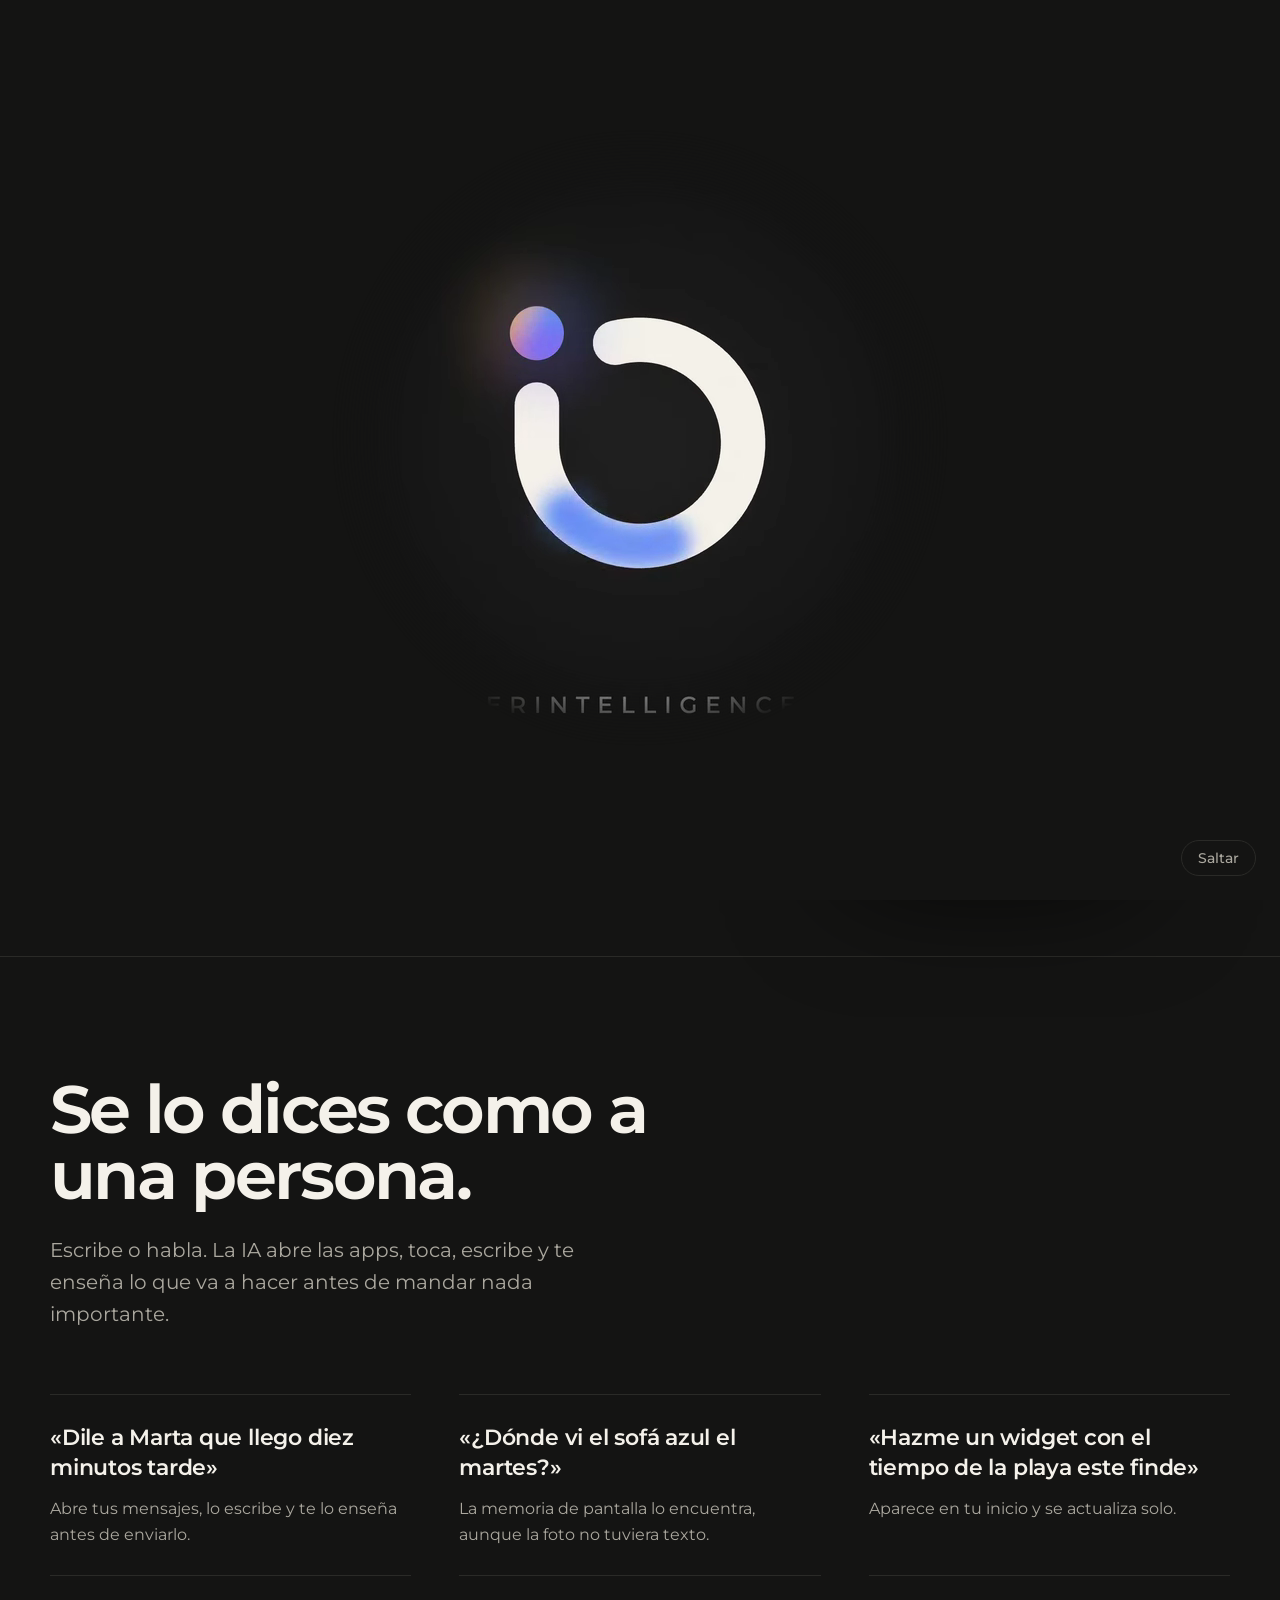
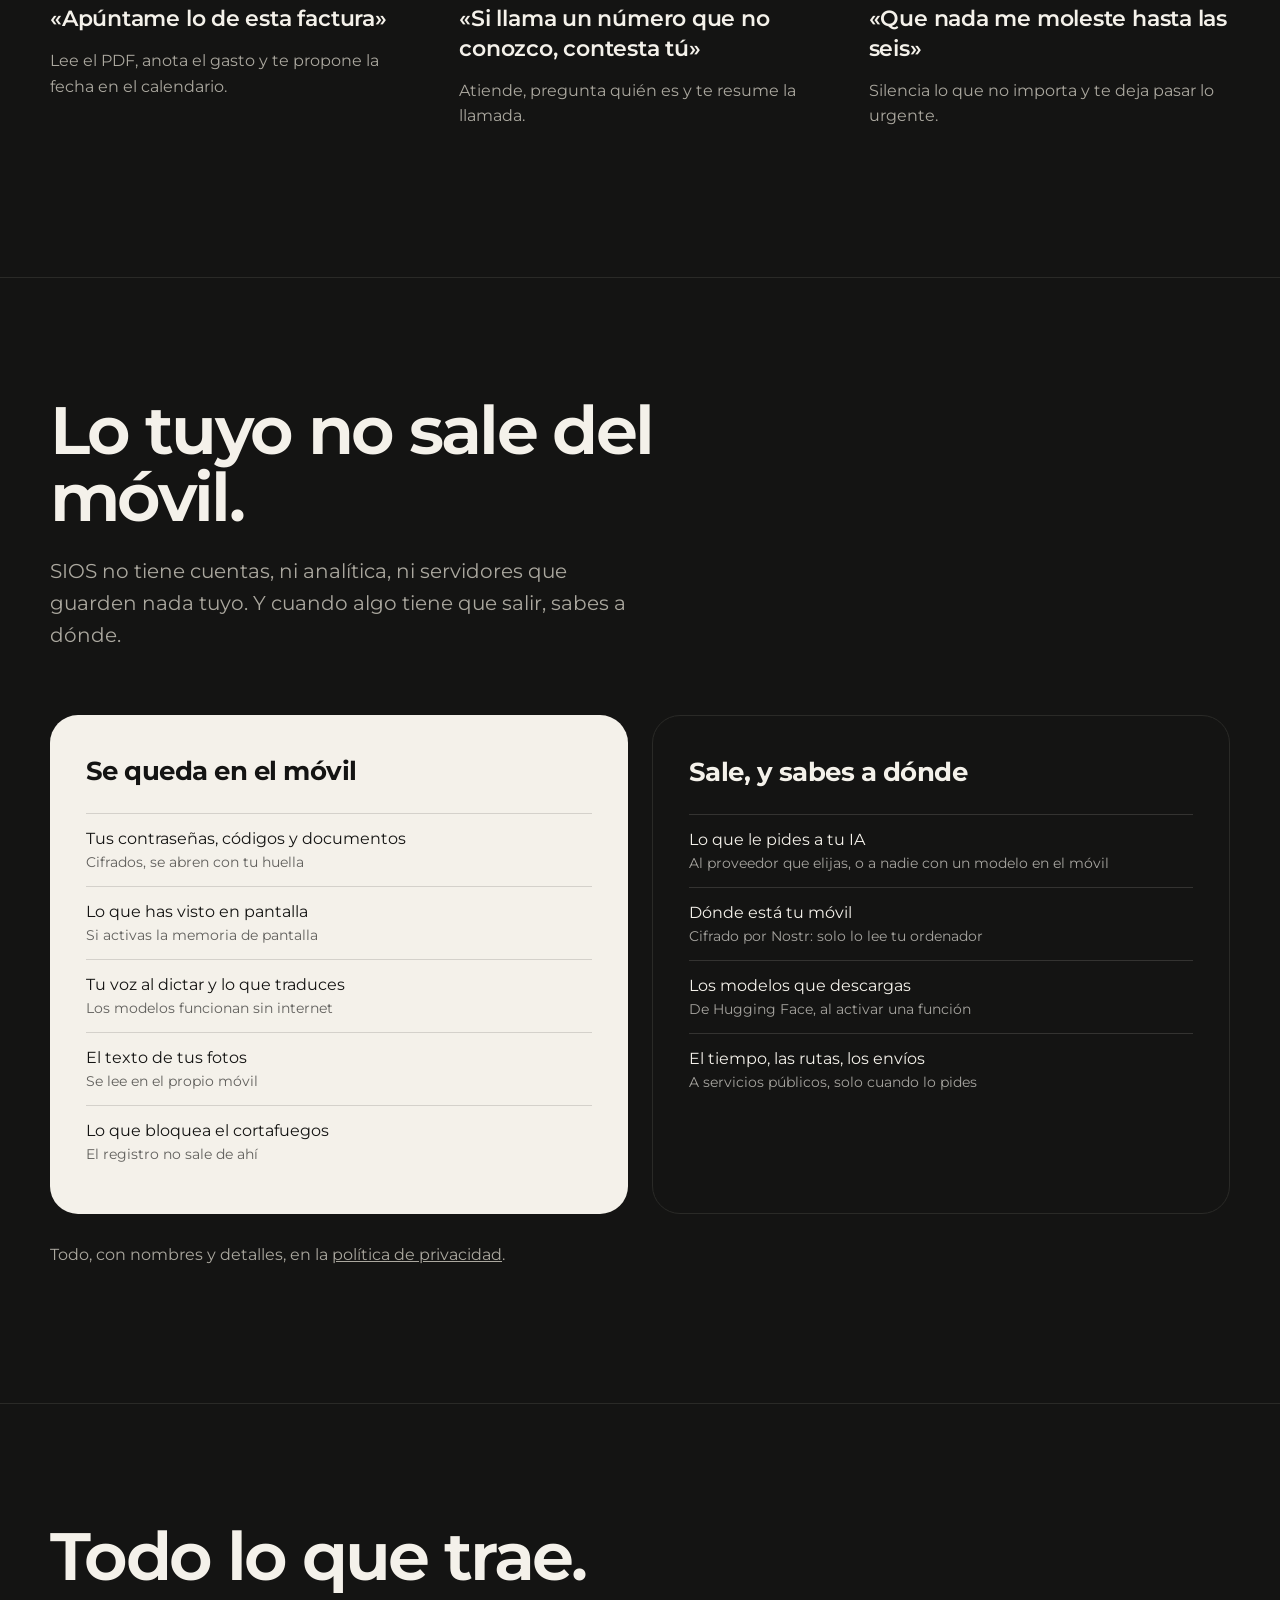
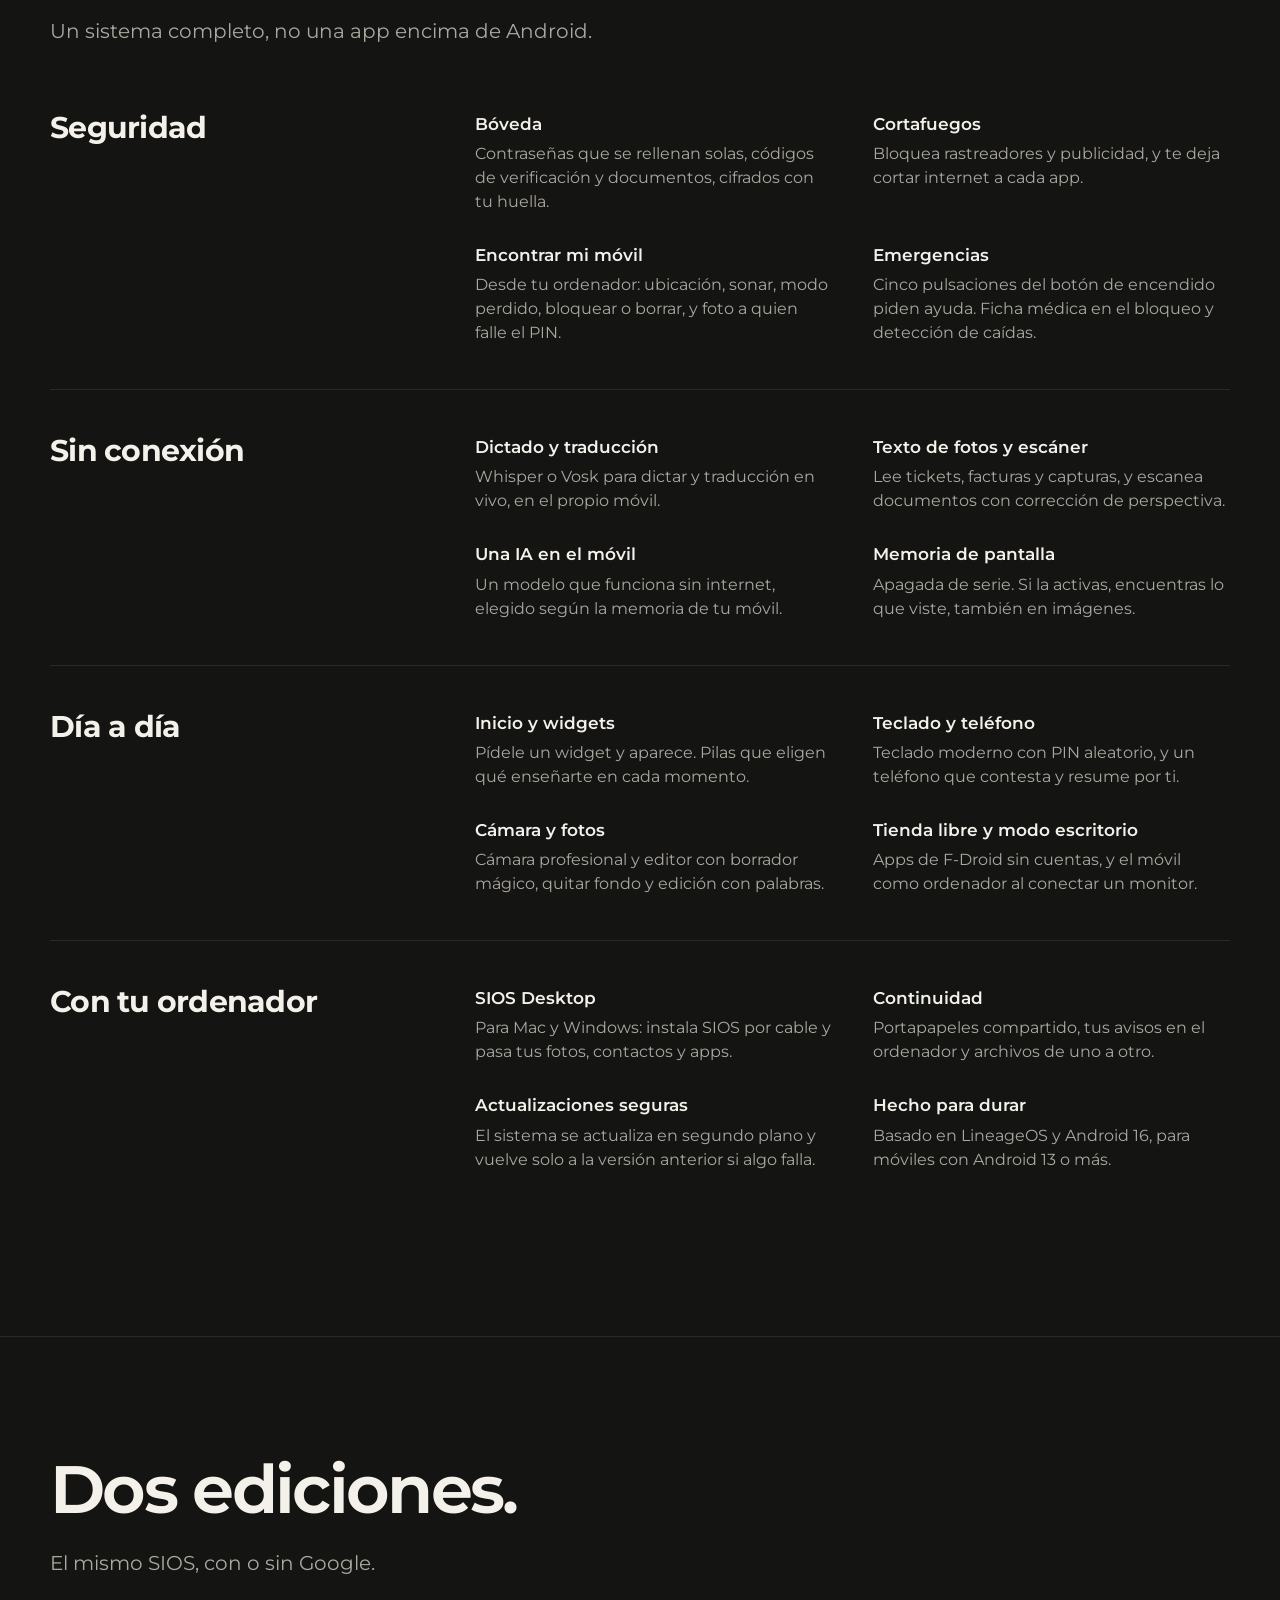
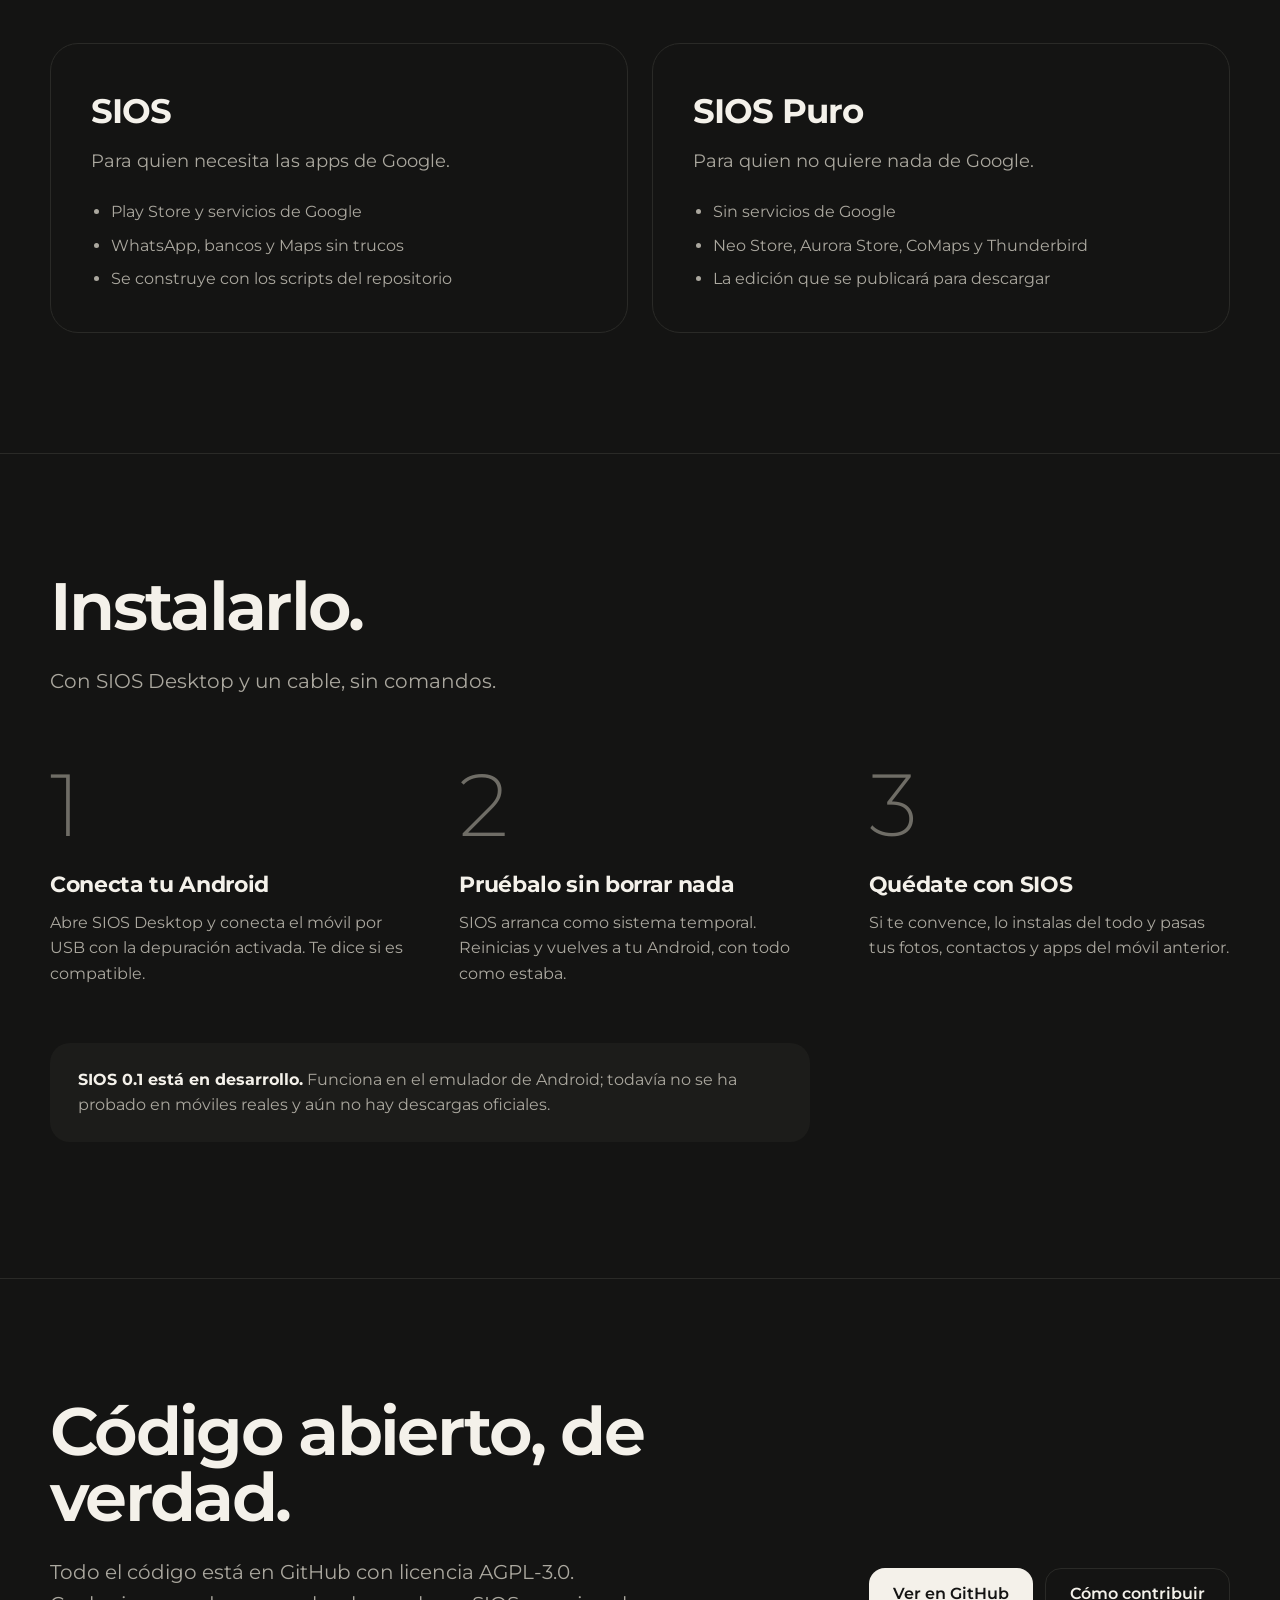
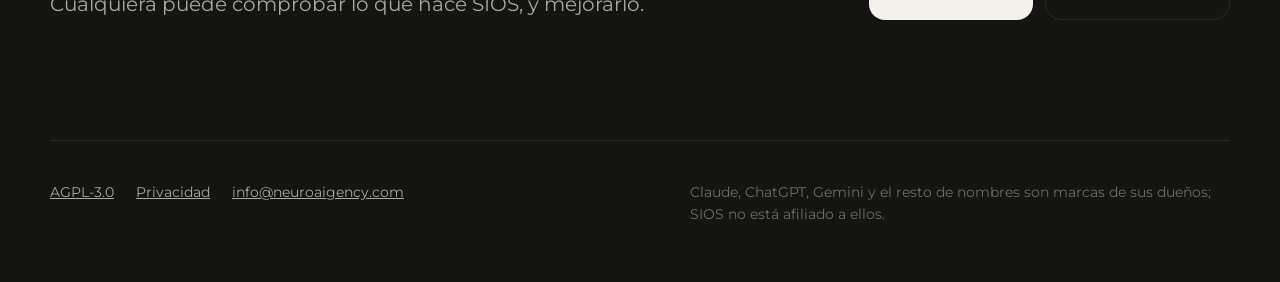
==== index.html @ b72306fa "Web de SIOS Co-Authored-By: Claude Opus 5.5 <noreply@anthropic.com>" ====
<!doctype html>
<html lang="es">
<head>
<meta charset="utf-8">
<meta name="viewport" content="width=device-width, initial-scale=1">
<title>SIOS · Tu móvil hace lo que le pides</title>
<meta name="description" content="SIOS (SuperIntelligenceOS): Android con la IA que tú elijas como agente del sistema. Privado y de código abierto.">
<meta name="theme-color" content="#141413">
<link rel="alternate" hreflang="es" href="index.html"><link rel="alternate" hreflang="en" href="en.html">
<link rel="stylesheet" href="web/portada.css">
</head>
<body>
<div class="arranque" id="arranque" aria-hidden="true">
  <video id="video-arranque" muted playsinline preload="auto" poster="web/arranque-final.png"><source src="web/arranque.webm" type="video/webm"><source src="web/arranque.mp4" type="video/mp4"></video>
  <button type="button" class="saltar" id="saltar">Saltar</button>
</div>
<div class="ancho">
<header class="cabecera"><a class="marca" href="index.html"><svg viewBox="8 12 80 80" aria-hidden="true"><path d="M44.984 27.861A29 29 0 1 1 23 56L23 45" fill="none" stroke="currentColor" stroke-width="12.5" stroke-linecap="round" stroke-linejoin="round"/><path d="M15.4 25.15a7.6 7.6 0 1 0 15.2 0a7.6 7.6 0 1 0-15.2 0Z" fill="currentColor"/></svg><span>SIOS</span></a>
<nav><a class="opcional" href="#funciones">Qué trae</a><a class="opcional" href="#privacidad">Privacidad</a><a href="#instalar">Instalar</a><a href="en.html" hreflang="en">English</a></nav></header>
<div class="portada">
  <div class="texto-portada">
    <h1 class="titular"><span>Tu móvil</span><span>hace lo que</span><span>le pides.</span></h1>
    <p class="entrada">SIOS es Android con una IA dentro que maneja tus apps, tus avisos y tus cosas. La que tú elijas, y sin que lo tuyo salga del móvil.</p>
    <p class="elige" id="elige">Elige su IA</p>
    <div class="ias" role="group" aria-labelledby="elige"><button type="button" data-ia="claude" data-c="#D97757" data-c2="#C6613F" data-nombre="Claude" aria-pressed="false" style="--c:#D97757"><i></i>Claude</button><button type="button" data-ia="chatgpt" data-c="#10A37F" data-c2="#0D8A6B" data-nombre="ChatGPT" aria-pressed="false" style="--c:#10A37F"><i></i>ChatGPT</button><button type="button" data-ia="gemini" data-c="#4C8DF6" data-c2="#2F6FDB" data-nombre="Gemini" aria-pressed="false" style="--c:#4C8DF6"><i></i>Gemini</button><button type="button" data-ia="kimi" data-c="#3B82F6" data-c2="#2563EB" data-nombre="Kimi" aria-pressed="false" style="--c:#3B82F6"><i></i>Kimi</button><button type="button" data-ia="mistral" data-c="#FA520F" data-c2="#D9440A" data-nombre="Mistral" aria-pressed="false" style="--c:#FA520F"><i></i>Mistral</button><button type="button" data-ia="grok" data-c="#A3A3A3" data-c2="#525252" data-nombre="Grok" aria-pressed="false" style="--c:#A3A3A3"><i></i>Grok</button><button type="button" data-ia="local" data-c="#7B6CF6" data-c2="#5B4BE0" data-nombre="En el móvil" aria-pressed="false" style="--c:#7B6CF6"><i></i>En el móvil</button></div>
    <div class="acciones"><a class="boton lleno" href="https://github.com/superintelligence-os/superintelligence-os">Ver el código en GitHub</a><a class="boton borde" href="#instalar">Cómo se instala</a></div>
  </div>
  <div class="escena" aria-hidden="true">
    <div class="halo"></div>
    <div class="movil"><div class="pantalla">
      <div class="isla"></div>
      <div class="estado"><span>9:41</span><span>5G</span></div>
      <div class="hora">9:41</div><div class="fecha">Viernes, 14 de noviembre</div>
      <svg class="anillo" id="anillo" viewBox="8 12 80 80"><path class="trazo" d="M44.984 27.861A29 29 0 1 1 23 56L23 45"/><circle class="punto" cx="23" cy="25.15" r="7.6"/></svg>
      <div class="charla" id="charla"><div class="burbuja">Reserva mesa para dos el viernes en un italiano cerca</div><div class="paso"><span class="marca-paso"></span><span>Buscando italianos cerca</span></div><div class="paso"><span class="marca-paso"></span><span><b>La Piazzetta</b>, a 600 m</span></div><div class="paso"><span class="marca-paso"></span><span>Abriendo la app de reservas</span></div><div class="paso"><span class="marca-paso"></span><span><b>Viernes, 21:00</b>, 2 personas</span></div><div class="paso"><span class="marca-paso"></span><span>Reservado y apuntado en tu calendario</span></div></div>
      <div class="barra"><span id="pregunta" data-plantilla="Pregúntale a {}">Pregúntale a SIOS</span><span class="bola"></span></div>
    </div></div>
  </div>
</div>
</div>
<section><div class="ancho">
  <h2 class="seccion-titulo revela">Se lo dices como a una persona.</h2><p class="seccion-entrada revela">Escribe o habla. La IA abre las apps, toca, escribe y te enseña lo que va a hacer antes de mandar nada importante.</p>
  <div class="ejemplos"><div class="ejemplo revela"><q>Dile a Marta que llego diez minutos tarde</q><p>Abre tus mensajes, lo escribe y te lo enseña antes de enviarlo.</p></div><div class="ejemplo revela"><q>¿Dónde vi el sofá azul el martes?</q><p>La memoria de pantalla lo encuentra, aunque la foto no tuviera texto.</p></div><div class="ejemplo revela"><q>Hazme un widget con el tiempo de la playa este finde</q><p>Aparece en tu inicio y se actualiza solo.</p></div><div class="ejemplo revela"><q>Apúntame lo de esta factura</q><p>Lee el PDF, anota el gasto y te propone la fecha en el calendario.</p></div><div class="ejemplo revela"><q>Si llama un número que no conozco, contesta tú</q><p>Atiende, pregunta quién es y te resume la llamada.</p></div><div class="ejemplo revela"><q>Que nada me moleste hasta las seis</q><p>Silencia lo que no importa y te deja pasar lo urgente.</p></div></div>
</div></section>
<section id="privacidad"><div class="ancho">
  <h2 class="seccion-titulo revela">Lo tuyo no sale del móvil.</h2><p class="seccion-entrada revela">SIOS no tiene cuentas, ni analítica, ni servidores que guarden nada tuyo. Y cuando algo tiene que salir, sabes a dónde.</p>
  <div class="privacidad"><div class="caja queda revela"><h3>Se queda en el móvil</h3><ul><li>Tus contraseñas, códigos y documentos<span>Cifrados, se abren con tu huella</span></li><li>Lo que has visto en pantalla<span>Si activas la memoria de pantalla</span></li><li>Tu voz al dictar y lo que traduces<span>Los modelos funcionan sin internet</span></li><li>El texto de tus fotos<span>Se lee en el propio móvil</span></li><li>Lo que bloquea el cortafuegos<span>El registro no sale de ahí</span></li></ul></div><div class="caja sale revela"><h3>Sale, y sabes a dónde</h3><ul><li>Lo que le pides a tu IA<span>Al proveedor que elijas, o a nadie con un modelo en el móvil</span></li><li>Dónde está tu móvil<span>Cifrado por Nostr: solo lo lee tu ordenador</span></li><li>Los modelos que descargas<span>De Hugging Face, al activar una función</span></li><li>El tiempo, las rutas, los envíos<span>A servicios públicos, solo cuando lo pides</span></li></ul></div></div>
  <p class="nota revela">Todo, con nombres y detalles, en la <a href="privacidad.html">política de privacidad</a>.</p>
</div></section>
<section id="funciones"><div class="ancho">
  <h2 class="seccion-titulo revela">Todo lo que trae.</h2><p class="seccion-entrada revela">Un sistema completo, no una app encima de Android.</p>
  <div class="grupo revela"><h3>Seguridad</h3><dl><div><dt>Bóveda</dt><dd>Contraseñas que se rellenan solas, códigos de verificación y documentos, cifrados con tu huella.</dd></div><div><dt>Cortafuegos</dt><dd>Bloquea rastreadores y publicidad, y te deja cortar internet a cada app.</dd></div><div><dt>Encontrar mi móvil</dt><dd>Desde tu ordenador: ubicación, sonar, modo perdido, bloquear o borrar, y foto a quien falle el PIN.</dd></div><div><dt>Emergencias</dt><dd>Cinco pulsaciones del botón de encendido piden ayuda. Ficha médica en el bloqueo y detección de caídas.</dd></div></dl></div><div class="grupo revela"><h3>Sin conexión</h3><dl><div><dt>Dictado y traducción</dt><dd>Whisper o Vosk para dictar y traducción en vivo, en el propio móvil.</dd></div><div><dt>Texto de fotos y escáner</dt><dd>Lee tickets, facturas y capturas, y escanea documentos con corrección de perspectiva.</dd></div><div><dt>Una IA en el móvil</dt><dd>Un modelo que funciona sin internet, elegido según la memoria de tu móvil.</dd></div><div><dt>Memoria de pantalla</dt><dd>Apagada de serie. Si la activas, encuentras lo que viste, también en imágenes.</dd></div></dl></div><div class="grupo revela"><h3>Día a día</h3><dl><div><dt>Inicio y widgets</dt><dd>Pídele un widget y aparece. Pilas que eligen qué enseñarte en cada momento.</dd></div><div><dt>Teclado y teléfono</dt><dd>Teclado moderno con PIN aleatorio, y un teléfono que contesta y resume por ti.</dd></div><div><dt>Cámara y fotos</dt><dd>Cámara profesional y editor con borrador mágico, quitar fondo y edición con palabras.</dd></div><div><dt>Tienda libre y modo escritorio</dt><dd>Apps de F-Droid sin cuentas, y el móvil como ordenador al conectar un monitor.</dd></div></dl></div><div class="grupo revela"><h3>Con tu ordenador</h3><dl><div><dt>SIOS Desktop</dt><dd>Para Mac y Windows: instala SIOS por cable y pasa tus fotos, contactos y apps.</dd></div><div><dt>Continuidad</dt><dd>Portapapeles compartido, tus avisos en el ordenador y archivos de uno a otro.</dd></div><div><dt>Actualizaciones seguras</dt><dd>El sistema se actualiza en segundo plano y vuelve solo a la versión anterior si algo falla.</dd></div><div><dt>Hecho para durar</dt><dd>Basado en LineageOS y Android 16, para móviles con Android 13 o más.</dd></div></dl></div>
</div></section>
<section><div class="ancho">
  <h2 class="seccion-titulo revela">Dos ediciones.</h2><p class="seccion-entrada revela">El mismo SIOS, con o sin Google.</p>
  <div class="ediciones"><div class="edicion revela"><h3>SIOS</h3><p class="para">Para quien necesita las apps de Google.</p><ul><li>Play Store y servicios de Google</li><li>WhatsApp, bancos y Maps sin trucos</li><li>Se construye con los scripts del repositorio</li></ul></div><div class="edicion revela"><h3>SIOS Puro</h3><p class="para">Para quien no quiere nada de Google.</p><ul><li>Sin servicios de Google</li><li>Neo Store, Aurora Store, CoMaps y Thunderbird</li><li>La edición que se publicará para descargar</li></ul></div></div>
</div></section>
<section id="instalar"><div class="ancho">
  <h2 class="seccion-titulo revela">Instalarlo.</h2><p class="seccion-entrada revela">Con SIOS Desktop y un cable, sin comandos.</p>
  <ol class="pasos"><li class="revela"><h3>Conecta tu Android</h3><p>Abre SIOS Desktop y conecta el móvil por USB con la depuración activada. Te dice si es compatible.</p></li><li class="revela"><h3>Pruébalo sin borrar nada</h3><p>SIOS arranca como sistema temporal. Reinicias y vuelves a tu Android, con todo como estaba.</p></li><li class="revela"><h3>Quédate con SIOS</h3><p>Si te convence, lo instalas del todo y pasas tus fotos, contactos y apps del móvil anterior.</p></li></ol>
  <p class="estado-version revela"><b>SIOS 0.1 está en desarrollo.</b> Funciona en el emulador de Android; todavía no se ha probado en móviles reales y aún no hay descargas oficiales.</p>
</div></section>
<section><div class="ancho abierto">
  <div><h2 class="seccion-titulo revela">Código abierto, de verdad.</h2><p class="seccion-entrada revela">Todo el código está en GitHub con licencia AGPL-3.0. Cualquiera puede comprobar lo que hace SIOS, y mejorarlo.</p></div>
  <div class="acciones revela"><a class="boton lleno" href="https://github.com/superintelligence-os/superintelligence-os">Ver en GitHub</a><a class="boton borde" href="https://github.com/superintelligence-os/superintelligence-os/blob/main/CONTRIBUTING.md">Cómo contribuir</a></div>
</div></section>
<div class="ancho"><footer class="pie"><nav class="enlaces-pie"><a href="https://github.com/superintelligence-os/superintelligence-os/blob/main/LICENSE">AGPL-3.0</a><a href="privacidad.html">Privacidad</a><a href="mailto:info@neuroaigency.com">info@neuroaigency.com</a></nav><p>Claude, ChatGPT, Gemini y el resto de nombres son marcas de sus dueños; SIOS no está afiliado a ellos.</p></footer></div>
<script src="web/portada.js"></script>
</body>
</html>
---- web/portada.css ----
@property --r { syntax: '<percentage>'; inherits: false; initial-value: 100%; }
@font-face { font-family: "Montserrat"; src: url("../montserrat.ttf") format("truetype"); font-weight: 100 900; font-display: swap; }
:root {
  --grafito: #141413; --pizarra: #1C1C1A; --linea: #2A2A27; --hueso: #F4F1EA; --piedra: #ABA89F; --ceniza: #6F6D66;
  --ia: #F4F1EA; --ia-2: #141413;
  --muelle: cubic-bezier(.34, 1.56, .64, 1); --suave: cubic-bezier(.2, .8, .2, 1);
  color-scheme: dark;
}
* { box-sizing: border-box; }
html { -webkit-text-size-adjust: 100%; scroll-behavior: smooth; }
body { margin: 0; background: var(--grafito); color: var(--hueso); font: 400 18px/1.6 "Montserrat", system-ui, sans-serif; -webkit-font-smoothing: antialiased; }
a { color: inherit; }
:focus-visible { outline: 2px solid var(--hueso); outline-offset: 3px; border-radius: 8px; }
.ancho { width: min(1180px, 100% - 48px); margin-inline: auto; }

/* Cabecera */
.cabecera { display: flex; align-items: center; justify-content: space-between; padding: 28px 0; }
.marca { display: inline-flex; align-items: center; gap: 12px; font-weight: 600; font-size: 19px; text-decoration: none; letter-spacing: .01em; }
.marca svg { width: 30px; height: 30px; }
.cabecera nav { display: flex; gap: 26px; font-size: 15px; }
.cabecera nav a { color: var(--piedra); text-decoration: none; transition: color .2s; }
.cabecera nav a:hover { color: var(--hueso); }

/* Portada */
.portada { display: grid; grid-template-columns: minmax(0, 1.15fr) minmax(0, .85fr); gap: 56px; align-items: center; padding: 48px 0 96px; }
.titular { font-size: clamp(54px, 7.6vw, 112px); line-height: .95; font-weight: 650; letter-spacing: -.045em; margin: 0 0 28px; }
.titular span { display: block; }
.entrada { font-size: 21px; line-height: 1.55; color: var(--piedra); max-width: 34ch; margin: 0 0 36px; }
.elige { margin: 0 0 14px; font-size: 15px; color: var(--ceniza); }
.ias { display: flex; flex-wrap: wrap; gap: 8px; margin: 0 0 40px; }
.ias button { appearance: none; font: 500 15px "Montserrat", sans-serif; color: var(--piedra); background: transparent; border: 1px solid var(--linea); border-radius: 999px; padding: 9px 16px 9px 12px; display: inline-flex; align-items: center; gap: 8px; cursor: pointer; transition: color .25s, border-color .25s, background-color .25s, transform .35s var(--muelle); }
.ias button i { width: 9px; height: 9px; border-radius: 50%; background: var(--c); transition: transform .45s var(--muelle); }
.ias button:hover { color: var(--hueso); border-color: #3A3A36; }
.ias button:active { transform: scale(.95); }
.ias button[aria-pressed="true"] { color: var(--grafito); background: var(--hueso); border-color: var(--hueso); }
.ias button[aria-pressed="true"] i { transform: scale(1.25); }
.acciones { display: flex; flex-wrap: wrap; gap: 12px; }
.boton { display: inline-flex; align-items: center; height: 52px; padding: 0 24px; border-radius: 16px; font-weight: 600; font-size: 16px; text-decoration: none; transition: transform .35s var(--muelle), background-color .2s; }
.boton.lleno { background: var(--hueso); color: var(--grafito); }
.boton.borde { border: 1px solid var(--linea); color: var(--hueso); }
.boton.borde:hover { background: var(--pizarra); }
.boton:active { transform: scale(.97); }

/* El móvil */
.escena { position: relative; display: grid; place-items: center; }
.halo { position: absolute; width: 120%; aspect-ratio: 1; border-radius: 50%; background: radial-gradient(closest-side, color-mix(in srgb, var(--ia) 22%, transparent), transparent 70%); transition: background .9s var(--suave); pointer-events: none; }
.movil { position: relative; width: min(340px, 100%); aspect-ratio: 9 / 19.2; border-radius: 52px; background: #0C0C0B; padding: 12px; box-shadow: inset 0 0 0 1.5px #34342F, 0 50px 120px -30px rgba(0,0,0,.8); }
.pantalla { position: relative; height: 100%; border-radius: 41px; background: var(--grafito); overflow: hidden; display: flex; flex-direction: column; padding: 18px 18px 16px; }
.estado { display: flex; justify-content: space-between; font-size: 12px; font-weight: 600; color: var(--hueso); padding: 0 10px; }
.isla { position: absolute; top: 14px; left: 50%; width: 92px; height: 26px; margin-left: -46px; border-radius: 20px; background: #000; }
.hora { margin: 30px 8px 0; font-size: 54px; font-weight: 300; letter-spacing: -.04em; line-height: 1; }
.fecha { margin: 6px 8px 0; font-size: 13px; color: var(--piedra); }
.anillo { position: absolute; top: 37%; left: 50%; width: 132px; height: 132px; margin: -66px 0 0 -66px; transition: opacity .6s var(--suave), transform .9s var(--muelle); }
.anillo .trazo { fill: none; stroke: var(--ia); stroke-width: 12.5; stroke-linecap: round; stroke-dasharray: 260; stroke-dashoffset: 260; transition: stroke .7s var(--suave); }
.anillo .punto { fill: var(--ia); transform-origin: 23px 25px; transform: scale(0); transition: fill .7s var(--suave); }
.charla { margin-top: auto; display: flex; flex-direction: column; gap: 10px; padding: 0 4px 12px; }
.burbuja { align-self: flex-end; max-width: 86%; background: var(--hueso); color: var(--grafito); font-size: 13.5px; line-height: 1.45; font-weight: 500; padding: 10px 14px; border-radius: 18px 18px 6px 18px; opacity: 0; transform: translateY(10px) scale(.96); transform-origin: right bottom; }
.paso { display: flex; align-items: center; gap: 10px; font-size: 13px; color: var(--piedra); opacity: 0; transform: translateY(8px); }
.paso b { color: var(--hueso); font-weight: 600; }
.paso .marca-paso { flex: none; width: 18px; height: 18px; border-radius: 50%; border: 2px solid var(--linea); border-top-color: var(--ia); animation: girar .8s linear infinite; }
.paso.hecho .marca-paso { animation: none; border-color: var(--ia); background: var(--ia); position: relative; }
.paso.hecho .marca-paso::after { content: ""; position: absolute; left: 4.5px; top: 2px; width: 4px; height: 8px; border: solid var(--ia-2); border-width: 0 2px 2px 0; transform: rotate(45deg); }
.barra { display: flex; align-items: center; gap: 10px; height: 46px; border-radius: 23px; background: var(--pizarra); padding: 0 8px 0 16px; font-size: 13.5px; color: var(--piedra); }
.barra .bola { margin-left: auto; width: 32px; height: 32px; border-radius: 50%; background: var(--ia); transition: background .7s var(--suave); }
.visto { opacity: 1 !important; transform: none !important; transition: opacity .45s var(--suave), transform .6s var(--muelle); }
@keyframes girar { to { transform: rotate(360deg); } }

/* Secciones */
section { padding: 120px 0; border-top: 1px solid var(--linea); }
.seccion-titulo { font-size: clamp(40px, 5.2vw, 72px); line-height: 1; font-weight: 650; letter-spacing: -.04em; margin: 0 0 24px; max-width: 16ch; }
.seccion-entrada { font-size: 20px; color: var(--piedra); max-width: 46ch; margin: 0 0 64px; }

/* Ejemplos */
.ejemplos { display: grid; grid-template-columns: repeat(3, minmax(0, 1fr)); gap: 0 48px; }
.ejemplo { padding: 28px 0; border-top: 1px solid var(--linea); }
.ejemplo q { display: block; font-size: 22px; line-height: 1.35; font-weight: 600; letter-spacing: -.01em; quotes: "«" "»"; margin-bottom: 14px; }
.ejemplo p { margin: 0; color: var(--piedra); font-size: 16px; }

/* Privacidad */
.privacidad { display: grid; grid-template-columns: repeat(2, minmax(0, 1fr)); gap: 24px; }
.caja { border-radius: 28px; padding: 36px; }
.caja.queda { background: var(--hueso); color: var(--grafito); }
.caja.sale { border: 1px solid var(--linea); }
.caja h3 { margin: 0 0 20px; font-size: 26px; letter-spacing: -.02em; }
.caja ul { list-style: none; margin: 0; padding: 0; }
.caja li { padding: 12px 0; border-top: 1px solid currentColor; border-color: color-mix(in srgb, currentColor 14%, transparent); font-size: 16px; }
.caja li span { display: block; font-size: 14px; opacity: .65; }
.nota { margin-top: 28px; color: var(--piedra); font-size: 16px; }

/* Índice de funciones */
.grupo { display: grid; grid-template-columns: minmax(0, 1fr) minmax(0, 2fr); gap: 48px; padding: 44px 0; border-top: 1px solid var(--linea); }
.grupo:first-of-type { border-top: 0; padding-top: 0; }
.grupo h3 { margin: 0; font-size: 30px; letter-spacing: -.025em; line-height: 1.1; position: sticky; top: 28px; align-self: start; }
.grupo dl { margin: 0; display: grid; grid-template-columns: minmax(0, 1fr) minmax(0, 1fr); gap: 28px 40px; }
.grupo dt { font-weight: 600; font-size: 17px; margin-bottom: 4px; }
.grupo dd { margin: 0; color: var(--piedra); font-size: 15.5px; line-height: 1.55; }

/* Ediciones */
.ediciones { display: grid; grid-template-columns: repeat(2, minmax(0, 1fr)); gap: 24px; }
.edicion { border: 1px solid var(--linea); border-radius: 28px; padding: 40px; }
.edicion h3 { margin: 0 0 8px; font-size: 34px; letter-spacing: -.03em; }
.edicion .para { margin: 0 0 24px; color: var(--piedra); }
.edicion ul { margin: 0; padding-left: 20px; color: var(--piedra); font-size: 16px; }
.edicion li + li { margin-top: 8px; }

/* Instalar */
.pasos { list-style: none; margin: 0; padding: 0; display: grid; grid-template-columns: repeat(3, minmax(0, 1fr)); gap: 48px; counter-reset: paso; }
.pasos li { counter-increment: paso; }
.pasos li::before { content: counter(paso); display: block; font-size: 88px; font-weight: 250; line-height: 1; letter-spacing: -.05em; color: var(--ceniza); margin-bottom: 18px; }
.pasos h3 { margin: 0 0 8px; font-size: 22px; letter-spacing: -.015em; }
.pasos p { margin: 0; color: var(--piedra); font-size: 16px; }
.estado-version { margin-top: 56px; padding: 24px 28px; border-radius: 20px; background: var(--pizarra); color: var(--piedra); font-size: 16px; max-width: 760px; }
.estado-version b { color: var(--hueso); }

/* Código abierto y pie */
.abierto { display: flex; flex-wrap: wrap; align-items: end; justify-content: space-between; gap: 40px; }
.abierto .seccion-entrada { margin-bottom: 0; }
.pie { padding: 40px 0 56px; color: var(--ceniza); font-size: 14px; border-top: 1px solid var(--linea); display: flex; flex-wrap: wrap; justify-content: space-between; gap: 16px; }
.pie a { color: var(--piedra); }

@media (max-width: 960px) {
  .portada { grid-template-columns: 1fr; gap: 64px; padding-top: 24px; }
  .escena { order: -1; }
  .ejemplos, .pasos { grid-template-columns: 1fr; gap: 0 0; }
  .pasos { gap: 40px; }
  .privacidad, .ediciones { grid-template-columns: 1fr; }
  .grupo { grid-template-columns: 1fr; gap: 24px; }
  .grupo h3 { position: static; }
}
@media (max-width: 600px) {
  body { font-size: 17px; }
  .ancho { width: min(1180px, 100% - 36px); }
  .cabecera nav { gap: 16px; font-size: 14px; }
  .cabecera nav .opcional { display: none; }
  section { padding: 88px 0; }
  .grupo dl { grid-template-columns: 1fr; gap: 22px; }
  .caja, .edicion { padding: 28px; }
  .movil { width: min(250px, 72vw); border-radius: 42px; padding: 10px; }
  .pantalla { border-radius: 33px; padding: 14px 14px 12px; }
  .hora { font-size: 44px; margin-top: 24px; }
  .anillo { width: 104px; height: 104px; margin: -52px 0 0 -52px; }
  .burbuja { font-size: 12px; }
  .paso { font-size: 11.5px; }
  .barra { height: 40px; font-size: 12px; }
  .barra .bola { width: 28px; height: 28px; }
  .portada { gap: 40px; padding-bottom: 72px; }
}
@media (prefers-reduced-motion: reduce) {
  *, *::before, *::after { transition: none !important; animation: none !important; }
  .anillo .trazo { stroke-dashoffset: 0; } .anillo .punto { transform: none; }
  .burbuja, .paso { opacity: 1; transform: none; }
}

/* Arranque: la animación del sistema, a pantalla completa, antes de la portada */
.arranque { position: fixed; inset: 0; z-index: 50; background: #141413; display: grid; place-items: center; }
.arranque video { width: min(78vmin, 640px); aspect-ratio: 1; transform-origin: 0 0; transform-origin: center; --r: 100%; -webkit-mask-image: radial-gradient(closest-side circle at 50% 48.1%, #000 calc(var(--r) * .78), transparent var(--r)); mask-image: radial-gradient(closest-side circle at 50% 48.1%, #000 calc(var(--r) * .78), transparent var(--r)); }
.saltar { position: absolute; right: 24px; bottom: 24px; appearance: none; background: transparent; border: 1px solid #2A2A27; color: #ABA89F; font: 500 14px "Montserrat", sans-serif; border-radius: 999px; padding: 8px 16px; cursor: pointer; transition: color .2s, border-color .2s; }
.saltar:hover { color: #F4F1EA; border-color: #3A3A36; }
body.arrancando { overflow: hidden; }

/* El anillo del móvil: dibujado al llegar el logo; se aparta cuando el agente trabaja */
.anillo.dibujado .trazo { stroke-dashoffset: 0; transition: stroke-dashoffset 1.2s cubic-bezier(.65,0,.2,1), stroke .7s var(--suave); }
.anillo.dibujado .punto { transform: scale(1); transition: transform .7s var(--muelle), fill .7s var(--suave); }
.anillo.sin-transicion .trazo, .anillo.sin-transicion .punto { transition: stroke .7s var(--suave), fill .7s var(--suave); }
.anillo.apartado { transform: translateY(-26px) scale(.6); }

/* Aparecer al bajar */
.revela { opacity: 0; transform: translateY(26px); transition: opacity .7s var(--suave), transform .9s var(--muelle); }
.revela.visto { opacity: 1; transform: none; }
.enlaces-pie { display: flex; flex-wrap: wrap; gap: 22px; }
.pie p { margin: 0; max-width: 60ch; }
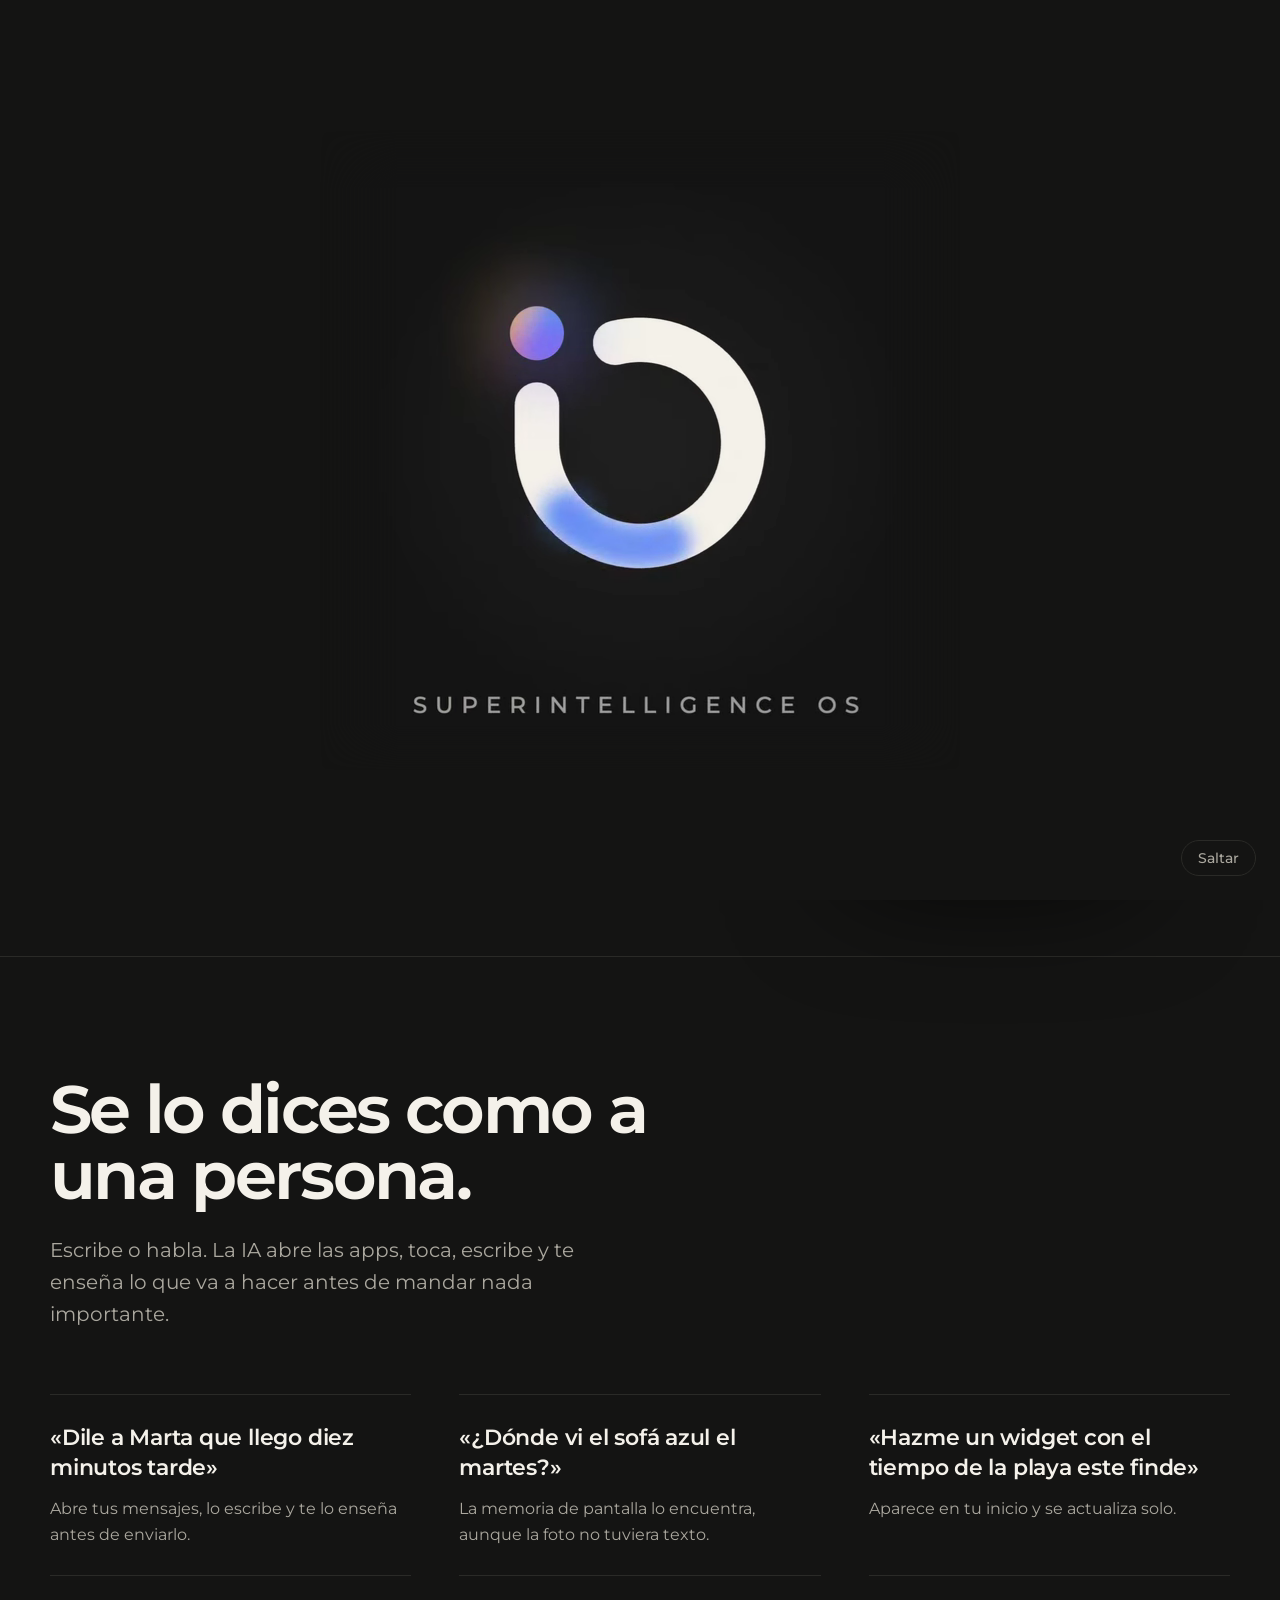
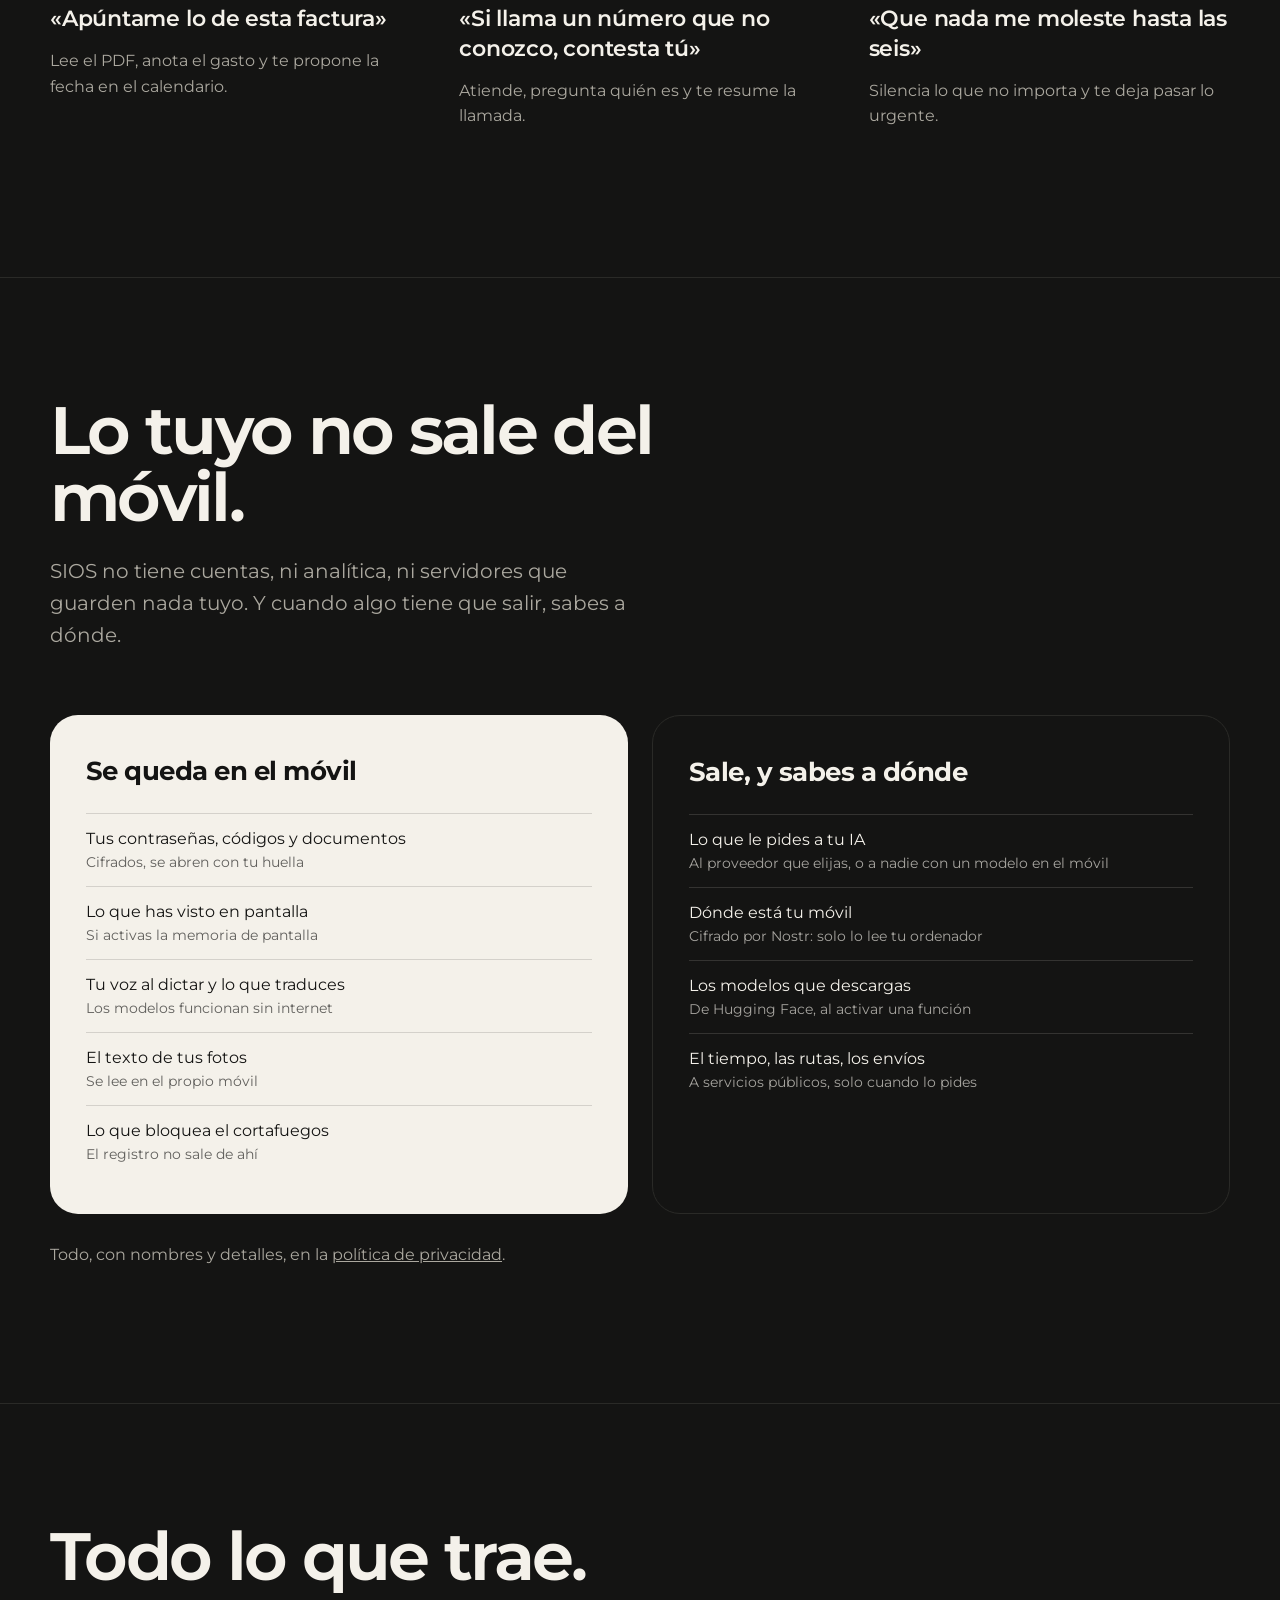
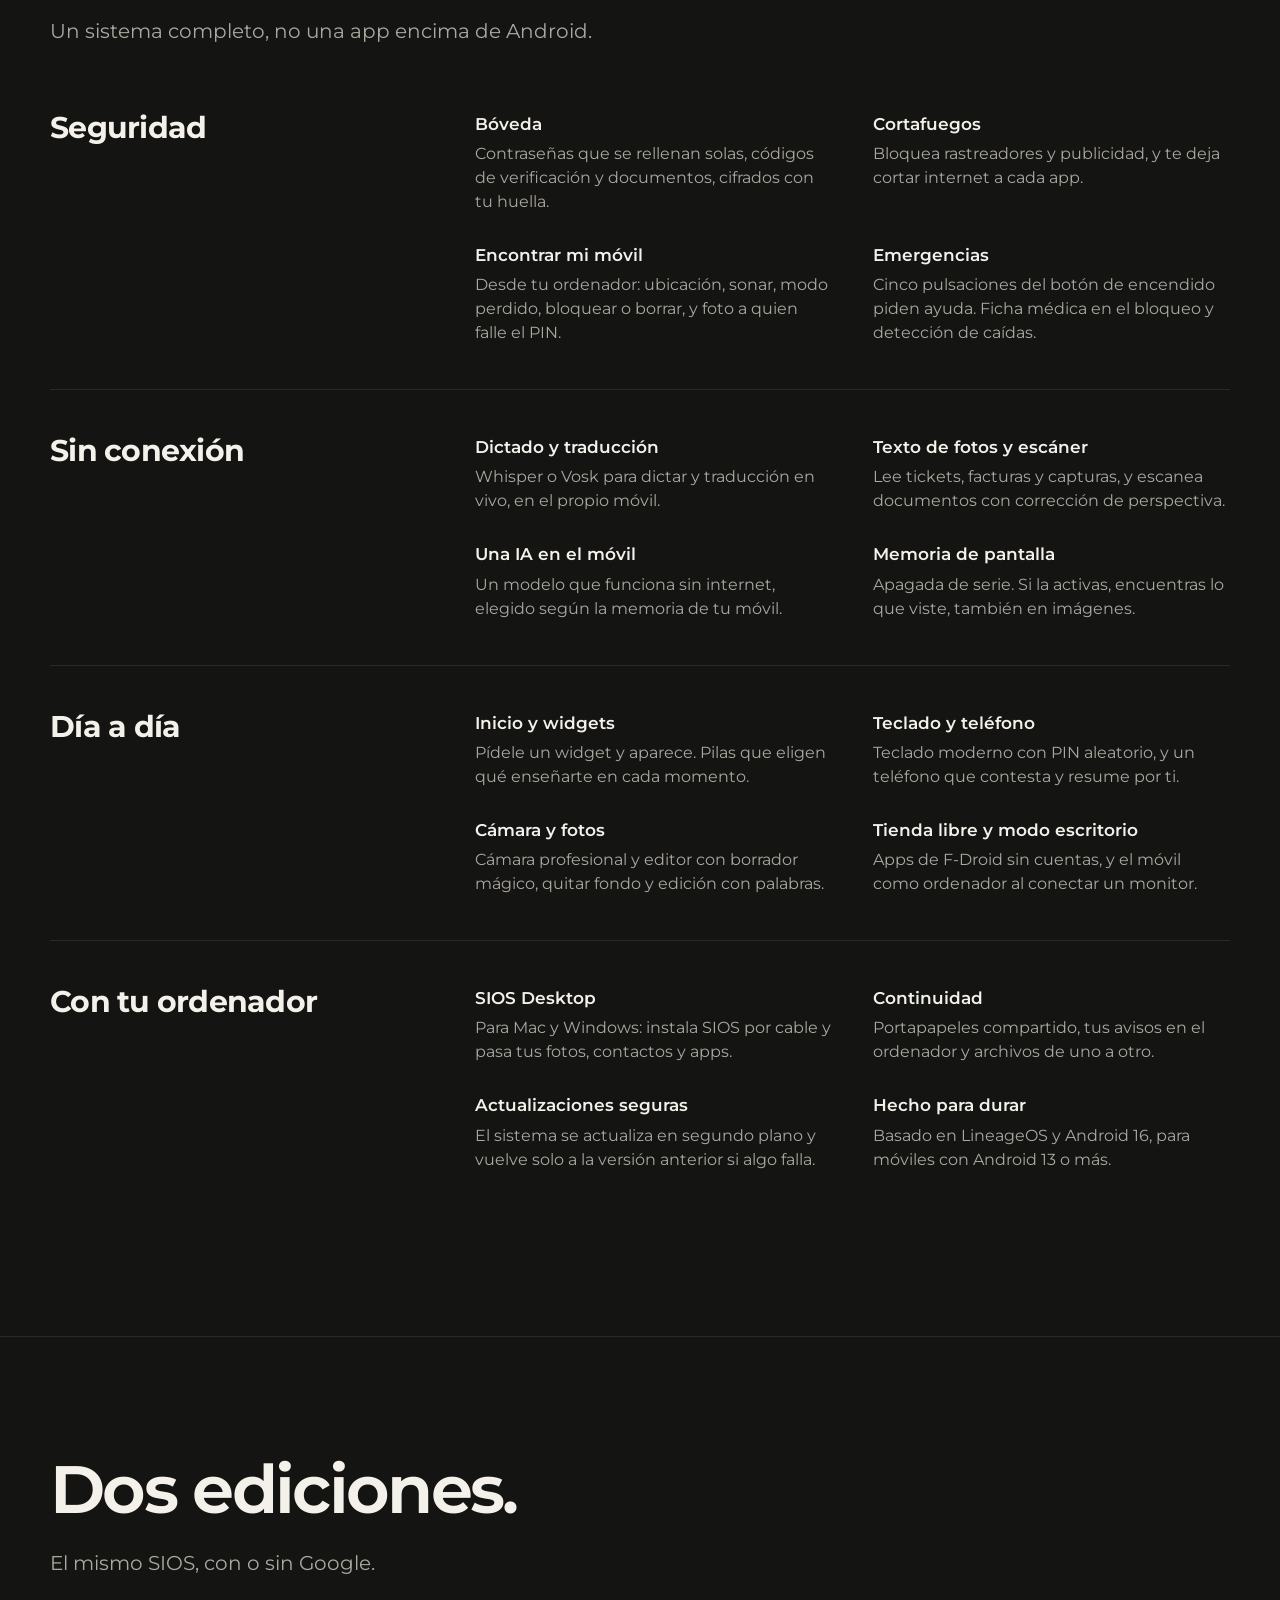
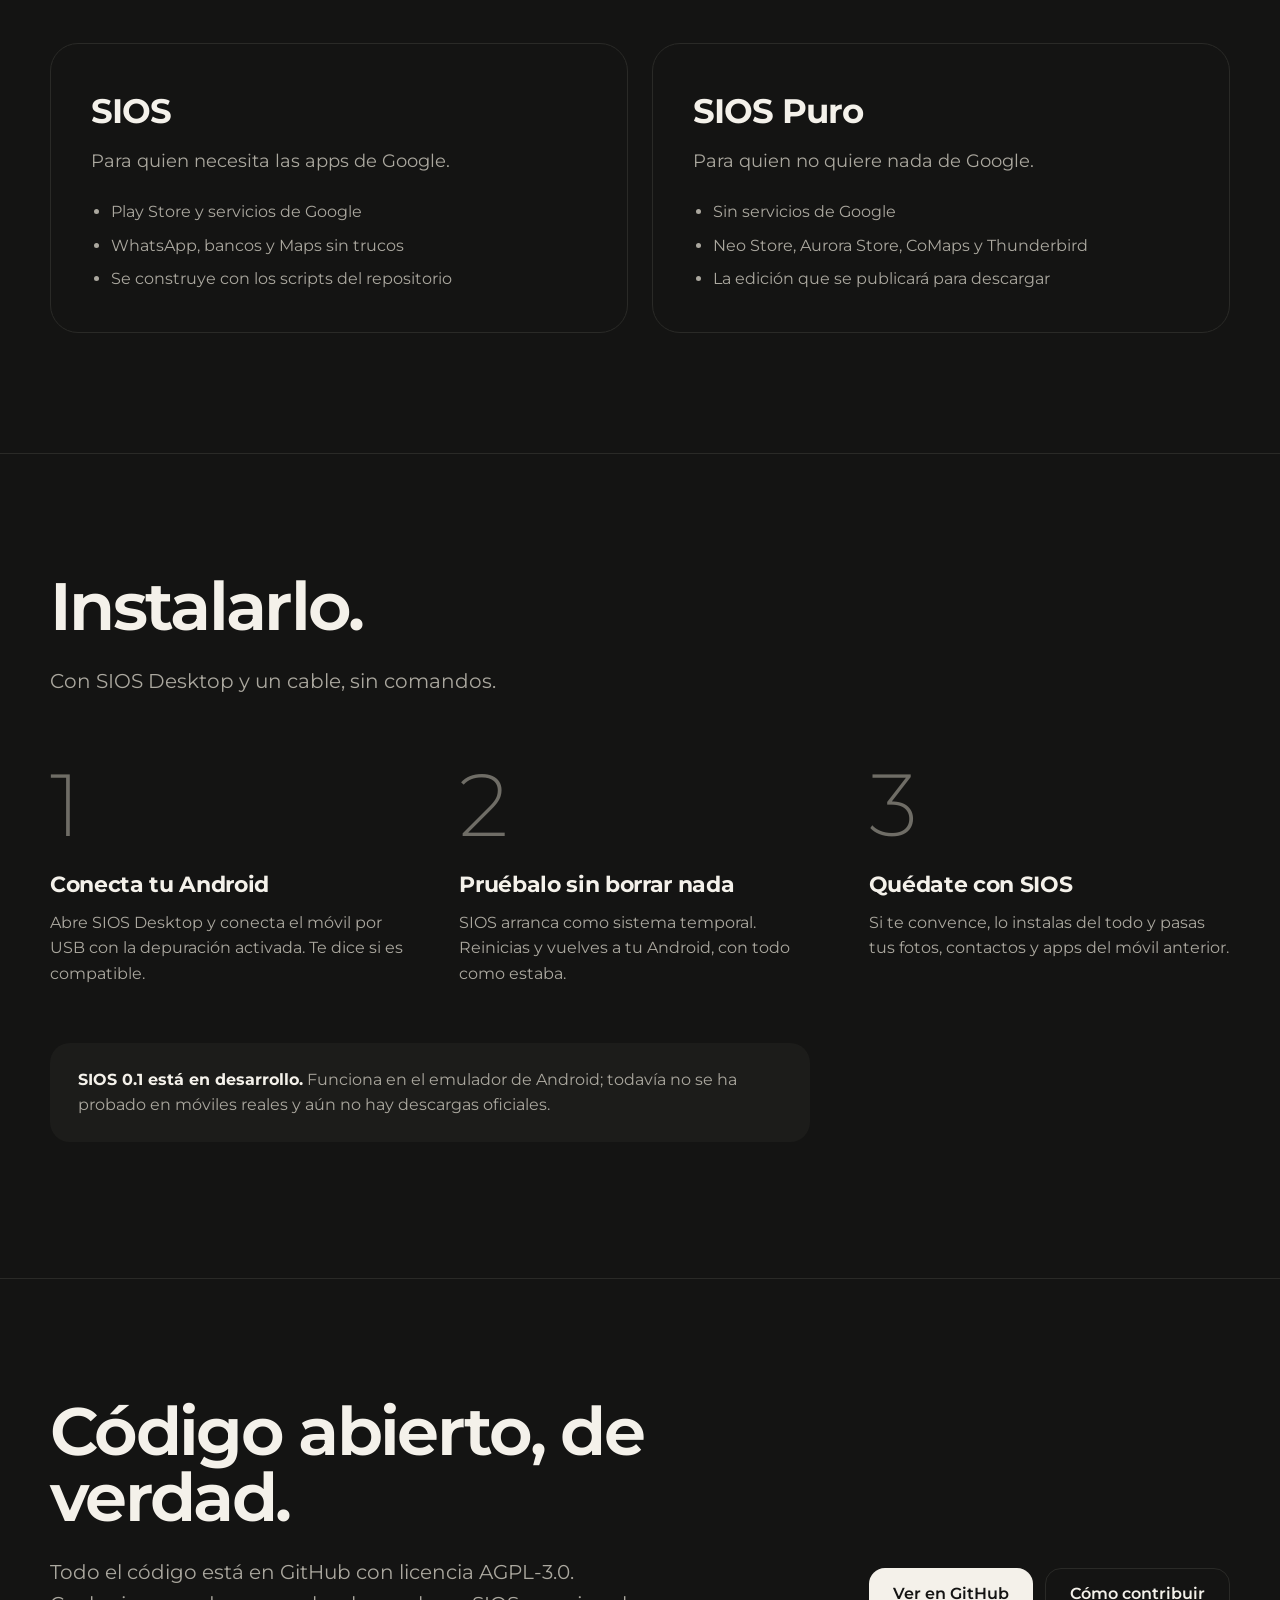
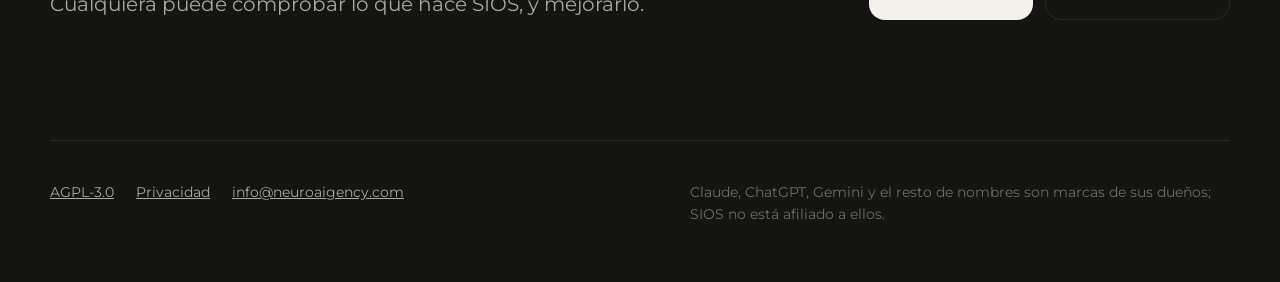
==== commit c073dec6: "Portada: «Un agente en tu bolsillo» Co-Authored-By: Claude Opus 5.5 <noreply@anthropic.com>" ====
--- a/index.html
+++ b/index.html
@@ -3,8 +3,8 @@
 <head>
 <meta charset="utf-8">
 <meta name="viewport" content="width=device-width, initial-scale=1">
-<title>SIOS · Tu móvil hace lo que le pides</title>
-<meta name="description" content="SIOS (SuperIntelligenceOS): Android con la IA que tú elijas como agente del sistema. Privado y de código abierto.">
+<title>SIOS · Un agente en tu bolsillo</title>
+<meta name="description" content="SIOS (SuperIntelligenceOS): un agente en tu bolsillo. Android con la IA que tú elijas haciendo las cosas por ti. Privado y de código abierto.">
 <meta name="theme-color" content="#141413">
 <link rel="alternate" hreflang="es" href="index.html"><link rel="alternate" hreflang="en" href="en.html">
 <link rel="stylesheet" href="web/portada.css">
@@ -19,8 +19,8 @@
 <nav><a class="opcional" href="#funciones">Qué trae</a><a class="opcional" href="#privacidad">Privacidad</a><a href="#instalar">Instalar</a><a href="en.html" hreflang="en">English</a></nav></header>
 <div class="portada">
   <div class="texto-portada">
-    <h1 class="titular"><span>Tu móvil</span><span>hace lo que</span><span>le pides.</span></h1>
-    <p class="entrada">SIOS es Android con una IA dentro que maneja tus apps, tus avisos y tus cosas. La que tú elijas, y sin que lo tuyo salga del móvil.</p>
+    <h1 class="titular"><span>Un agente</span><span>en tu bolsillo.</span></h1>
+    <p class="entrada">SIOS es Android con un agente dentro: le pides algo y lo hace él. Abre tus apps, toca, escribe y termina el encargo. Con la IA que tú elijas, y sin que lo tuyo salga del móvil.</p>
     <p class="elige" id="elige">Elige su IA</p>
     <div class="ias" role="group" aria-labelledby="elige"><button type="button" data-ia="claude" data-c="#D97757" data-c2="#C6613F" data-nombre="Claude" aria-pressed="false" style="--c:#D97757"><i></i>Claude</button><button type="button" data-ia="chatgpt" data-c="#10A37F" data-c2="#0D8A6B" data-nombre="ChatGPT" aria-pressed="false" style="--c:#10A37F"><i></i>ChatGPT</button><button type="button" data-ia="gemini" data-c="#4C8DF6" data-c2="#2F6FDB" data-nombre="Gemini" aria-pressed="false" style="--c:#4C8DF6"><i></i>Gemini</button><button type="button" data-ia="kimi" data-c="#3B82F6" data-c2="#2563EB" data-nombre="Kimi" aria-pressed="false" style="--c:#3B82F6"><i></i>Kimi</button><button type="button" data-ia="mistral" data-c="#FA520F" data-c2="#D9440A" data-nombre="Mistral" aria-pressed="false" style="--c:#FA520F"><i></i>Mistral</button><button type="button" data-ia="grok" data-c="#A3A3A3" data-c2="#525252" data-nombre="Grok" aria-pressed="false" style="--c:#A3A3A3"><i></i>Grok</button><button type="button" data-ia="local" data-c="#7B6CF6" data-c2="#5B4BE0" data-nombre="En el móvil" aria-pressed="false" style="--c:#7B6CF6"><i></i>En el móvil</button></div>
     <div class="acciones"><a class="boton lleno" href="https://github.com/superintelligence-os/superintelligence-os">Ver el código en GitHub</a><a class="boton borde" href="#instalar">Cómo se instala</a></div>
--- a/web/portada.css
+++ b/web/portada.css
@@ -1,4 +1,4 @@
-@property --r { syntax: '<percentage>'; inherits: false; initial-value: 100%; }
+@property --r { syntax: '<percentage>'; inherits: false; initial-value: 130%; }
 @font-face { font-family: "Montserrat"; src: url("../montserrat.ttf") format("truetype"); font-weight: 100 900; font-display: swap; }
 :root {
   --grafito: #141413; --pizarra: #1C1C1A; --linea: #2A2A27; --hueso: #F4F1EA; --piedra: #ABA89F; --ceniza: #6F6D66;
@@ -153,7 +153,7 @@
 
 /* Arranque: la animación del sistema, a pantalla completa, antes de la portada */
 .arranque { position: fixed; inset: 0; z-index: 50; background: #141413; display: grid; place-items: center; }
-.arranque video { width: min(78vmin, 640px); aspect-ratio: 1; transform-origin: 0 0; transform-origin: center; --r: 100%; -webkit-mask-image: radial-gradient(closest-side circle at 50% 48.1%, #000 calc(var(--r) * .78), transparent var(--r)); mask-image: radial-gradient(closest-side circle at 50% 48.1%, #000 calc(var(--r) * .78), transparent var(--r)); }
+.arranque video { width: min(78vmin, 640px); aspect-ratio: 1; transform-origin: 0 0; transform-origin: center; --r: 130%; -webkit-mask-image: linear-gradient(to right, transparent, #000 12%, #000 88%, transparent), linear-gradient(to bottom, transparent, #000 9%, #000 93%, transparent), radial-gradient(circle at 50% 48.1%, #000 calc(var(--r) * .78), transparent var(--r)); -webkit-mask-composite: source-in; mask-image: linear-gradient(to right, transparent, #000 12%, #000 88%, transparent), linear-gradient(to bottom, transparent, #000 9%, #000 93%, transparent), radial-gradient(circle at 50% 48.1%, #000 calc(var(--r) * .78), transparent var(--r)); mask-composite: intersect; }
 .saltar { position: absolute; right: 24px; bottom: 24px; appearance: none; background: transparent; border: 1px solid #2A2A27; color: #ABA89F; font: 500 14px "Montserrat", sans-serif; border-radius: 999px; padding: 8px 16px; cursor: pointer; transition: color .2s, border-color .2s; }
 .saltar:hover { color: #F4F1EA; border-color: #3A3A36; }
 body.arrancando { overflow: hidden; }
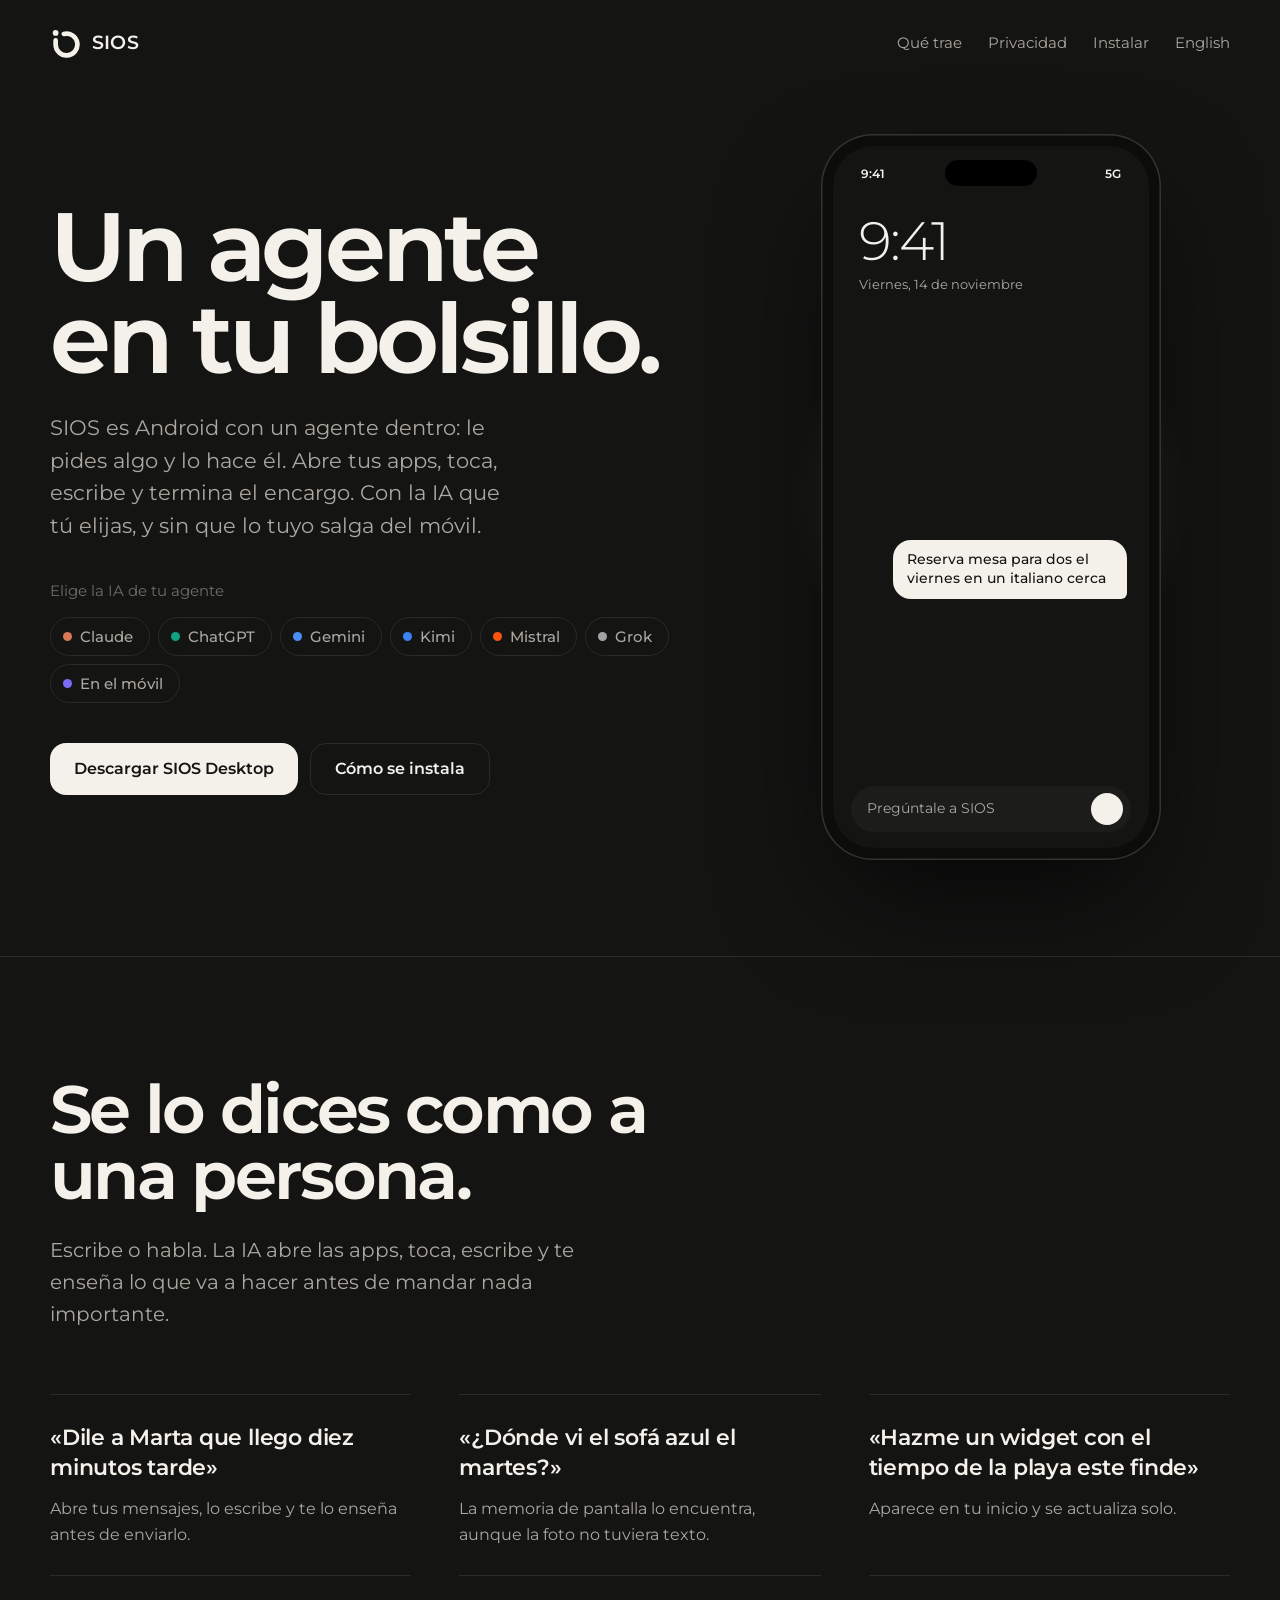
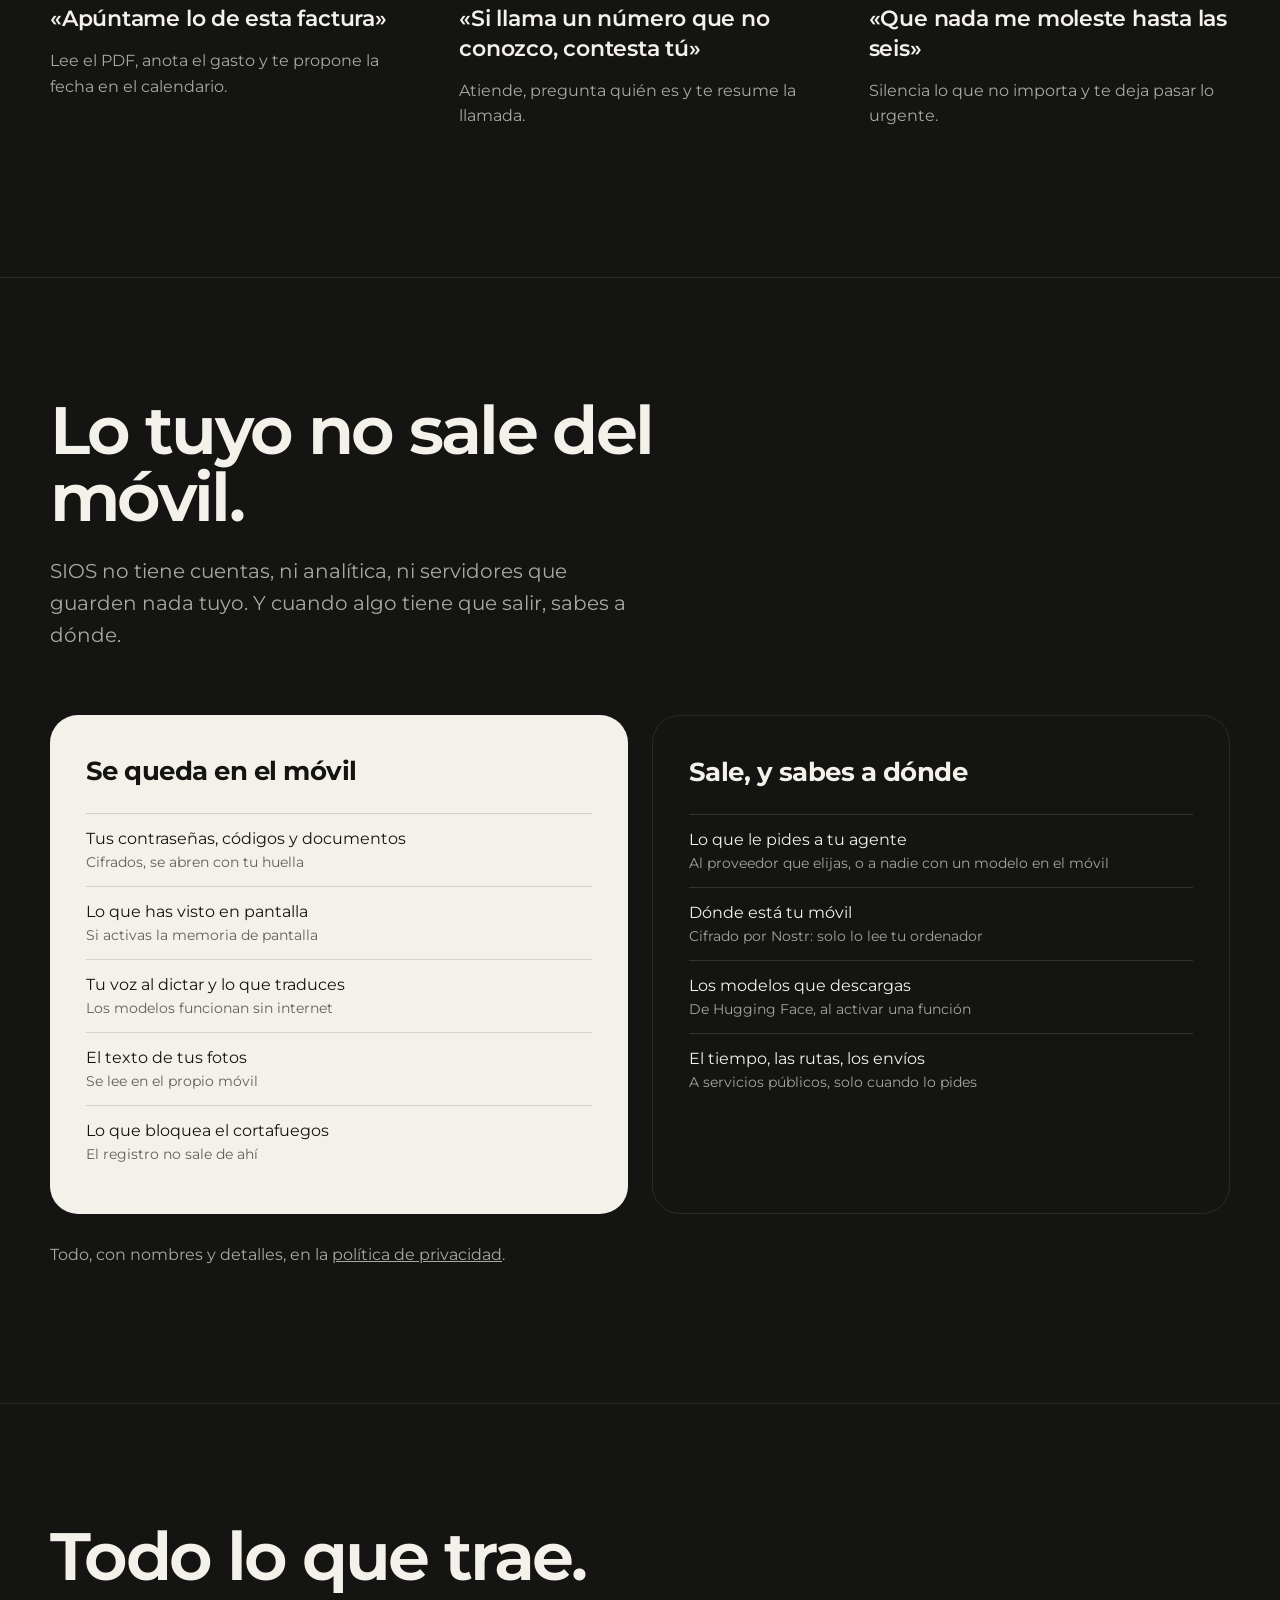
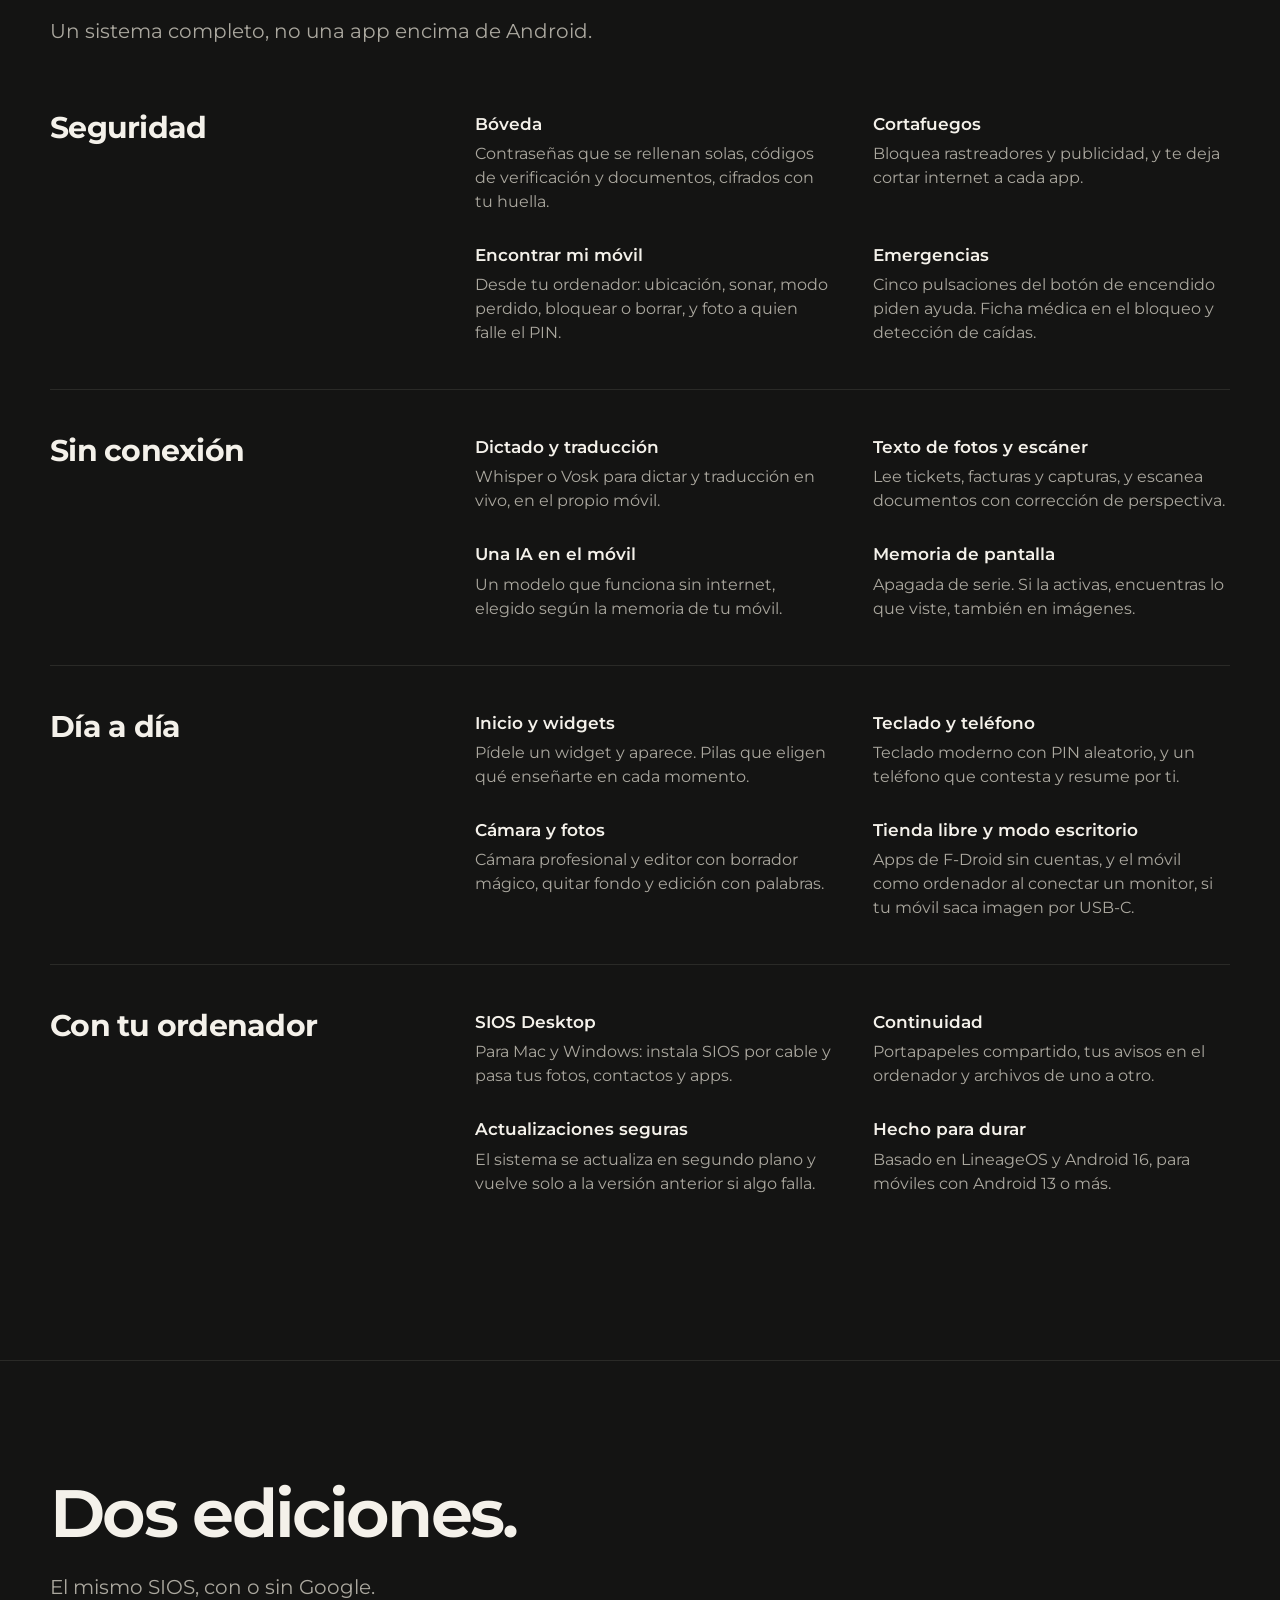
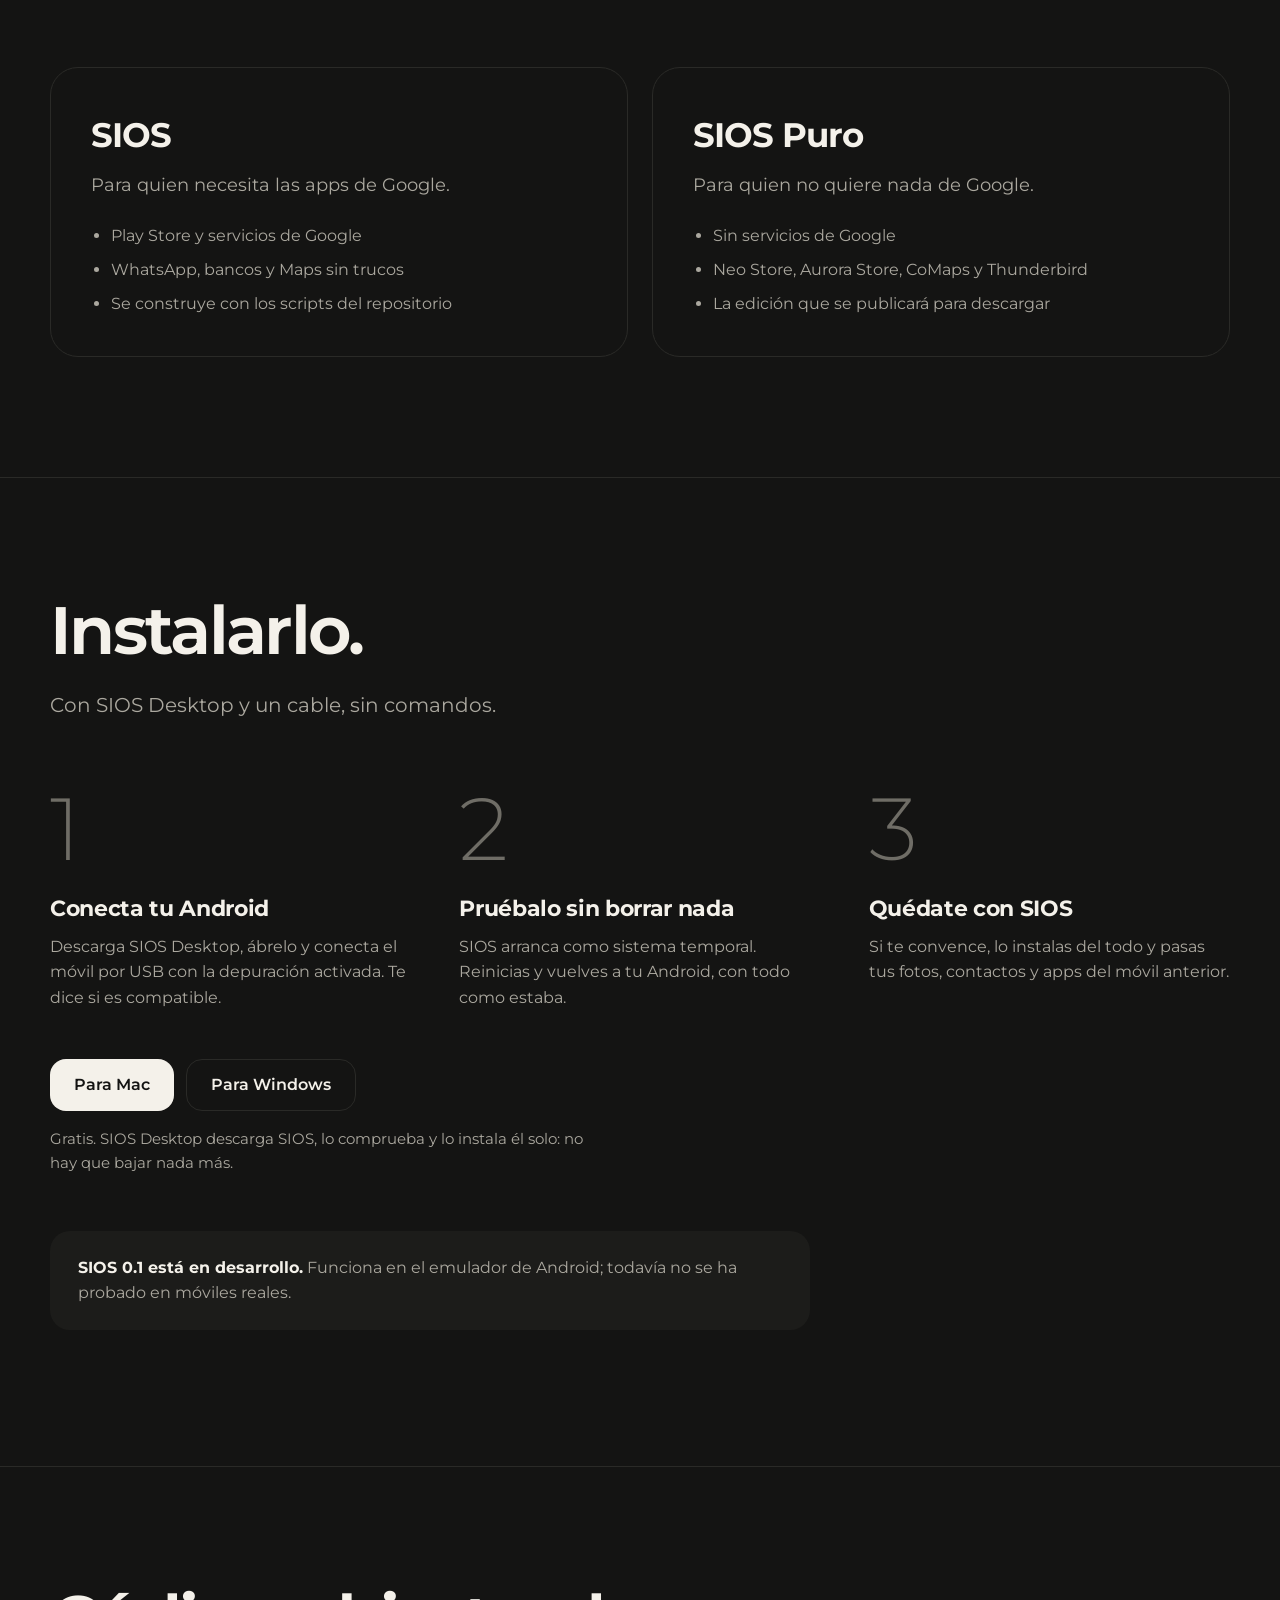
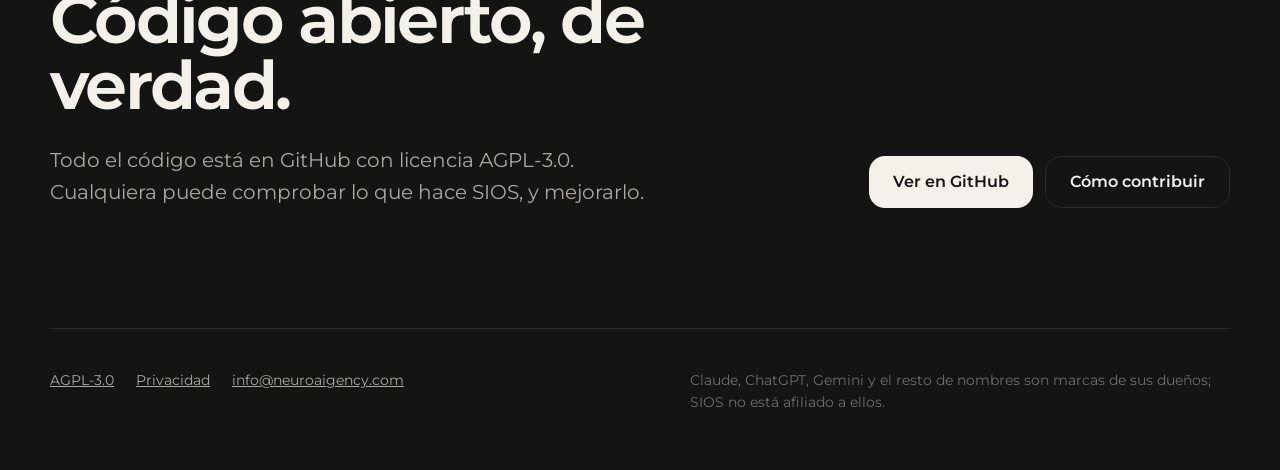
==== commit d8eeae03: "Web: tu agente, botones de descarga de SIOS Desktop y aviso del modo escritorio Co-Authored-By: Clau" ====
--- a/index.html
+++ b/index.html
@@ -21,9 +21,9 @@
   <div class="texto-portada">
     <h1 class="titular"><span>Un agente</span><span>en tu bolsillo.</span></h1>
     <p class="entrada">SIOS es Android con un agente dentro: le pides algo y lo hace él. Abre tus apps, toca, escribe y termina el encargo. Con la IA que tú elijas, y sin que lo tuyo salga del móvil.</p>
-    <p class="elige" id="elige">Elige su IA</p>
+    <p class="elige" id="elige">Elige la IA de tu agente</p>
     <div class="ias" role="group" aria-labelledby="elige"><button type="button" data-ia="claude" data-c="#D97757" data-c2="#C6613F" data-nombre="Claude" aria-pressed="false" style="--c:#D97757"><i></i>Claude</button><button type="button" data-ia="chatgpt" data-c="#10A37F" data-c2="#0D8A6B" data-nombre="ChatGPT" aria-pressed="false" style="--c:#10A37F"><i></i>ChatGPT</button><button type="button" data-ia="gemini" data-c="#4C8DF6" data-c2="#2F6FDB" data-nombre="Gemini" aria-pressed="false" style="--c:#4C8DF6"><i></i>Gemini</button><button type="button" data-ia="kimi" data-c="#3B82F6" data-c2="#2563EB" data-nombre="Kimi" aria-pressed="false" style="--c:#3B82F6"><i></i>Kimi</button><button type="button" data-ia="mistral" data-c="#FA520F" data-c2="#D9440A" data-nombre="Mistral" aria-pressed="false" style="--c:#FA520F"><i></i>Mistral</button><button type="button" data-ia="grok" data-c="#A3A3A3" data-c2="#525252" data-nombre="Grok" aria-pressed="false" style="--c:#A3A3A3"><i></i>Grok</button><button type="button" data-ia="local" data-c="#7B6CF6" data-c2="#5B4BE0" data-nombre="En el móvil" aria-pressed="false" style="--c:#7B6CF6"><i></i>En el móvil</button></div>
-    <div class="acciones"><a class="boton lleno" href="https://github.com/superintelligence-os/superintelligence-os">Ver el código en GitHub</a><a class="boton borde" href="#instalar">Cómo se instala</a></div>
+    <div class="acciones"><a class="boton lleno" id="descargar" href="https://github.com/superintelligence-os/superintelligence-os/releases/latest/download/SIOS-Desktop-Mac.zip" data-win="https://github.com/superintelligence-os/superintelligence-os/releases/latest/download/SIOS-Desktop-Windows.exe">Descargar SIOS Desktop</a><a class="boton borde" href="#instalar">Cómo se instala</a></div>
   </div>
   <div class="escena" aria-hidden="true">
     <div class="halo"></div>
@@ -44,12 +44,12 @@
 </div></section>
 <section id="privacidad"><div class="ancho">
   <h2 class="seccion-titulo revela">Lo tuyo no sale del móvil.</h2><p class="seccion-entrada revela">SIOS no tiene cuentas, ni analítica, ni servidores que guarden nada tuyo. Y cuando algo tiene que salir, sabes a dónde.</p>
-  <div class="privacidad"><div class="caja queda revela"><h3>Se queda en el móvil</h3><ul><li>Tus contraseñas, códigos y documentos<span>Cifrados, se abren con tu huella</span></li><li>Lo que has visto en pantalla<span>Si activas la memoria de pantalla</span></li><li>Tu voz al dictar y lo que traduces<span>Los modelos funcionan sin internet</span></li><li>El texto de tus fotos<span>Se lee en el propio móvil</span></li><li>Lo que bloquea el cortafuegos<span>El registro no sale de ahí</span></li></ul></div><div class="caja sale revela"><h3>Sale, y sabes a dónde</h3><ul><li>Lo que le pides a tu IA<span>Al proveedor que elijas, o a nadie con un modelo en el móvil</span></li><li>Dónde está tu móvil<span>Cifrado por Nostr: solo lo lee tu ordenador</span></li><li>Los modelos que descargas<span>De Hugging Face, al activar una función</span></li><li>El tiempo, las rutas, los envíos<span>A servicios públicos, solo cuando lo pides</span></li></ul></div></div>
+  <div class="privacidad"><div class="caja queda revela"><h3>Se queda en el móvil</h3><ul><li>Tus contraseñas, códigos y documentos<span>Cifrados, se abren con tu huella</span></li><li>Lo que has visto en pantalla<span>Si activas la memoria de pantalla</span></li><li>Tu voz al dictar y lo que traduces<span>Los modelos funcionan sin internet</span></li><li>El texto de tus fotos<span>Se lee en el propio móvil</span></li><li>Lo que bloquea el cortafuegos<span>El registro no sale de ahí</span></li></ul></div><div class="caja sale revela"><h3>Sale, y sabes a dónde</h3><ul><li>Lo que le pides a tu agente<span>Al proveedor que elijas, o a nadie con un modelo en el móvil</span></li><li>Dónde está tu móvil<span>Cifrado por Nostr: solo lo lee tu ordenador</span></li><li>Los modelos que descargas<span>De Hugging Face, al activar una función</span></li><li>El tiempo, las rutas, los envíos<span>A servicios públicos, solo cuando lo pides</span></li></ul></div></div>
   <p class="nota revela">Todo, con nombres y detalles, en la <a href="privacidad.html">política de privacidad</a>.</p>
 </div></section>
 <section id="funciones"><div class="ancho">
   <h2 class="seccion-titulo revela">Todo lo que trae.</h2><p class="seccion-entrada revela">Un sistema completo, no una app encima de Android.</p>
-  <div class="grupo revela"><h3>Seguridad</h3><dl><div><dt>Bóveda</dt><dd>Contraseñas que se rellenan solas, códigos de verificación y documentos, cifrados con tu huella.</dd></div><div><dt>Cortafuegos</dt><dd>Bloquea rastreadores y publicidad, y te deja cortar internet a cada app.</dd></div><div><dt>Encontrar mi móvil</dt><dd>Desde tu ordenador: ubicación, sonar, modo perdido, bloquear o borrar, y foto a quien falle el PIN.</dd></div><div><dt>Emergencias</dt><dd>Cinco pulsaciones del botón de encendido piden ayuda. Ficha médica en el bloqueo y detección de caídas.</dd></div></dl></div><div class="grupo revela"><h3>Sin conexión</h3><dl><div><dt>Dictado y traducción</dt><dd>Whisper o Vosk para dictar y traducción en vivo, en el propio móvil.</dd></div><div><dt>Texto de fotos y escáner</dt><dd>Lee tickets, facturas y capturas, y escanea documentos con corrección de perspectiva.</dd></div><div><dt>Una IA en el móvil</dt><dd>Un modelo que funciona sin internet, elegido según la memoria de tu móvil.</dd></div><div><dt>Memoria de pantalla</dt><dd>Apagada de serie. Si la activas, encuentras lo que viste, también en imágenes.</dd></div></dl></div><div class="grupo revela"><h3>Día a día</h3><dl><div><dt>Inicio y widgets</dt><dd>Pídele un widget y aparece. Pilas que eligen qué enseñarte en cada momento.</dd></div><div><dt>Teclado y teléfono</dt><dd>Teclado moderno con PIN aleatorio, y un teléfono que contesta y resume por ti.</dd></div><div><dt>Cámara y fotos</dt><dd>Cámara profesional y editor con borrador mágico, quitar fondo y edición con palabras.</dd></div><div><dt>Tienda libre y modo escritorio</dt><dd>Apps de F-Droid sin cuentas, y el móvil como ordenador al conectar un monitor.</dd></div></dl></div><div class="grupo revela"><h3>Con tu ordenador</h3><dl><div><dt>SIOS Desktop</dt><dd>Para Mac y Windows: instala SIOS por cable y pasa tus fotos, contactos y apps.</dd></div><div><dt>Continuidad</dt><dd>Portapapeles compartido, tus avisos en el ordenador y archivos de uno a otro.</dd></div><div><dt>Actualizaciones seguras</dt><dd>El sistema se actualiza en segundo plano y vuelve solo a la versión anterior si algo falla.</dd></div><div><dt>Hecho para durar</dt><dd>Basado en LineageOS y Android 16, para móviles con Android 13 o más.</dd></div></dl></div>
+  <div class="grupo revela"><h3>Seguridad</h3><dl><div><dt>Bóveda</dt><dd>Contraseñas que se rellenan solas, códigos de verificación y documentos, cifrados con tu huella.</dd></div><div><dt>Cortafuegos</dt><dd>Bloquea rastreadores y publicidad, y te deja cortar internet a cada app.</dd></div><div><dt>Encontrar mi móvil</dt><dd>Desde tu ordenador: ubicación, sonar, modo perdido, bloquear o borrar, y foto a quien falle el PIN.</dd></div><div><dt>Emergencias</dt><dd>Cinco pulsaciones del botón de encendido piden ayuda. Ficha médica en el bloqueo y detección de caídas.</dd></div></dl></div><div class="grupo revela"><h3>Sin conexión</h3><dl><div><dt>Dictado y traducción</dt><dd>Whisper o Vosk para dictar y traducción en vivo, en el propio móvil.</dd></div><div><dt>Texto de fotos y escáner</dt><dd>Lee tickets, facturas y capturas, y escanea documentos con corrección de perspectiva.</dd></div><div><dt>Una IA en el móvil</dt><dd>Un modelo que funciona sin internet, elegido según la memoria de tu móvil.</dd></div><div><dt>Memoria de pantalla</dt><dd>Apagada de serie. Si la activas, encuentras lo que viste, también en imágenes.</dd></div></dl></div><div class="grupo revela"><h3>Día a día</h3><dl><div><dt>Inicio y widgets</dt><dd>Pídele un widget y aparece. Pilas que eligen qué enseñarte en cada momento.</dd></div><div><dt>Teclado y teléfono</dt><dd>Teclado moderno con PIN aleatorio, y un teléfono que contesta y resume por ti.</dd></div><div><dt>Cámara y fotos</dt><dd>Cámara profesional y editor con borrador mágico, quitar fondo y edición con palabras.</dd></div><div><dt>Tienda libre y modo escritorio</dt><dd>Apps de F-Droid sin cuentas, y el móvil como ordenador al conectar un monitor, si tu móvil saca imagen por USB‑C.</dd></div></dl></div><div class="grupo revela"><h3>Con tu ordenador</h3><dl><div><dt>SIOS Desktop</dt><dd>Para Mac y Windows: instala SIOS por cable y pasa tus fotos, contactos y apps.</dd></div><div><dt>Continuidad</dt><dd>Portapapeles compartido, tus avisos en el ordenador y archivos de uno a otro.</dd></div><div><dt>Actualizaciones seguras</dt><dd>El sistema se actualiza en segundo plano y vuelve solo a la versión anterior si algo falla.</dd></div><div><dt>Hecho para durar</dt><dd>Basado en LineageOS y Android 16, para móviles con Android 13 o más.</dd></div></dl></div>
 </div></section>
 <section><div class="ancho">
   <h2 class="seccion-titulo revela">Dos ediciones.</h2><p class="seccion-entrada revela">El mismo SIOS, con o sin Google.</p>
@@ -57,8 +57,9 @@
 </div></section>
 <section id="instalar"><div class="ancho">
   <h2 class="seccion-titulo revela">Instalarlo.</h2><p class="seccion-entrada revela">Con SIOS Desktop y un cable, sin comandos.</p>
-  <ol class="pasos"><li class="revela"><h3>Conecta tu Android</h3><p>Abre SIOS Desktop y conecta el móvil por USB con la depuración activada. Te dice si es compatible.</p></li><li class="revela"><h3>Pruébalo sin borrar nada</h3><p>SIOS arranca como sistema temporal. Reinicias y vuelves a tu Android, con todo como estaba.</p></li><li class="revela"><h3>Quédate con SIOS</h3><p>Si te convence, lo instalas del todo y pasas tus fotos, contactos y apps del móvil anterior.</p></li></ol>
-  <p class="estado-version revela"><b>SIOS 0.1 está en desarrollo.</b> Funciona en el emulador de Android; todavía no se ha probado en móviles reales y aún no hay descargas oficiales.</p>
+  <ol class="pasos"><li class="revela"><h3>Conecta tu Android</h3><p>Descarga SIOS Desktop, ábrelo y conecta el móvil por USB con la depuración activada. Te dice si es compatible.</p></li><li class="revela"><h3>Pruébalo sin borrar nada</h3><p>SIOS arranca como sistema temporal. Reinicias y vuelves a tu Android, con todo como estaba.</p></li><li class="revela"><h3>Quédate con SIOS</h3><p>Si te convence, lo instalas del todo y pasas tus fotos, contactos y apps del móvil anterior.</p></li></ol>
+  <div class="descargas revela"><div class="acciones"><a class="boton lleno" href="https://github.com/superintelligence-os/superintelligence-os/releases/latest/download/SIOS-Desktop-Mac.zip">Para Mac</a><a class="boton borde" href="https://github.com/superintelligence-os/superintelligence-os/releases/latest/download/SIOS-Desktop-Windows.exe">Para Windows</a></div><p>Gratis. SIOS Desktop descarga SIOS, lo comprueba y lo instala él solo: no hay que bajar nada más.</p></div>
+  <p class="estado-version revela"><b>SIOS 0.1 está en desarrollo.</b> Funciona en el emulador de Android; todavía no se ha probado en móviles reales.</p>
 </div></section>
 <section><div class="ancho abierto">
   <div><h2 class="seccion-titulo revela">Código abierto, de verdad.</h2><p class="seccion-entrada revela">Todo el código está en GitHub con licencia AGPL-3.0. Cualquiera puede comprobar lo que hace SIOS, y mejorarlo.</p></div>
--- a/web/portada.css
+++ b/web/portada.css
@@ -109,6 +109,8 @@
 .pasos li::before { content: counter(paso); display: block; font-size: 88px; font-weight: 250; line-height: 1; letter-spacing: -.05em; color: var(--ceniza); margin-bottom: 18px; }
 .pasos h3 { margin: 0 0 8px; font-size: 22px; letter-spacing: -.015em; }
 .pasos p { margin: 0; color: var(--piedra); font-size: 16px; }
+.descargas { margin-top: 48px; }
+.descargas p { margin-top: 16px; color: var(--piedra); font-size: 15px; max-width: 560px; }
 .estado-version { margin-top: 56px; padding: 24px 28px; border-radius: 20px; background: var(--pizarra); color: var(--piedra); font-size: 16px; max-width: 760px; }
 .estado-version b { color: var(--hueso); }
 
